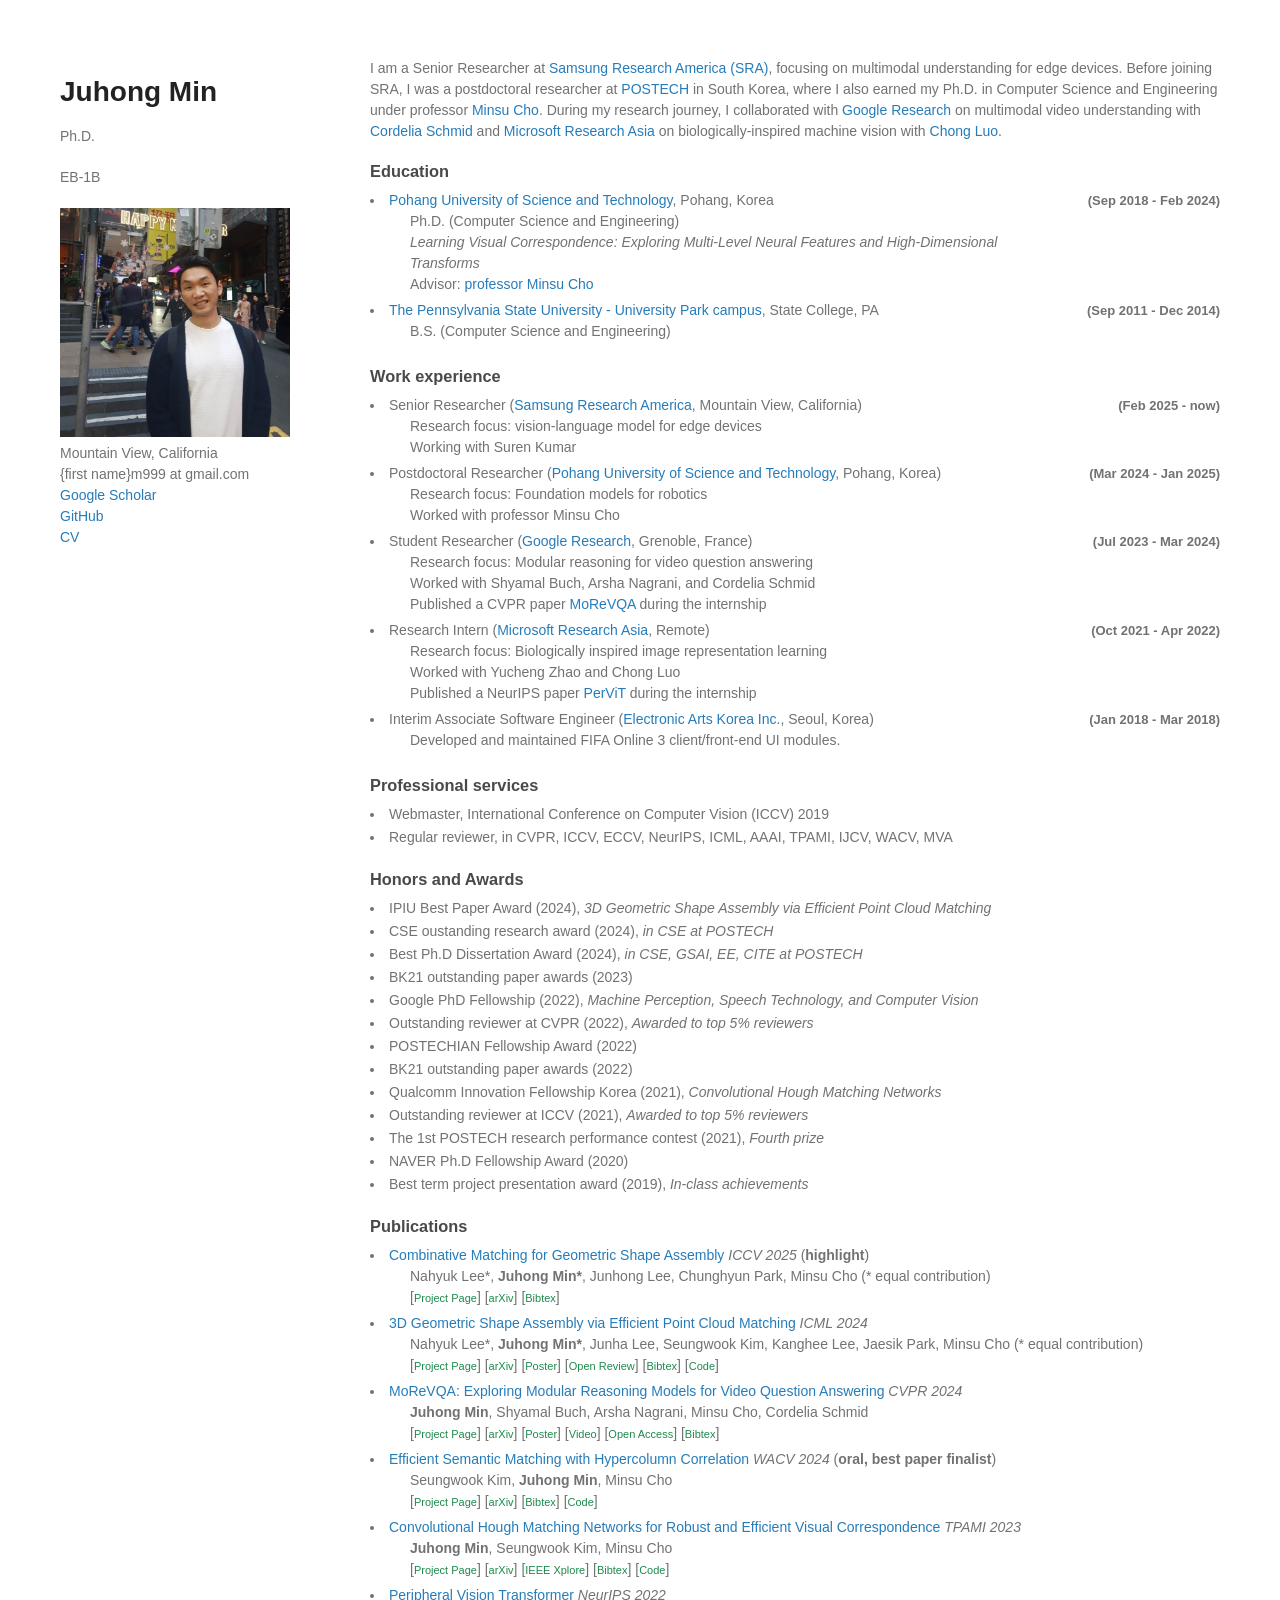
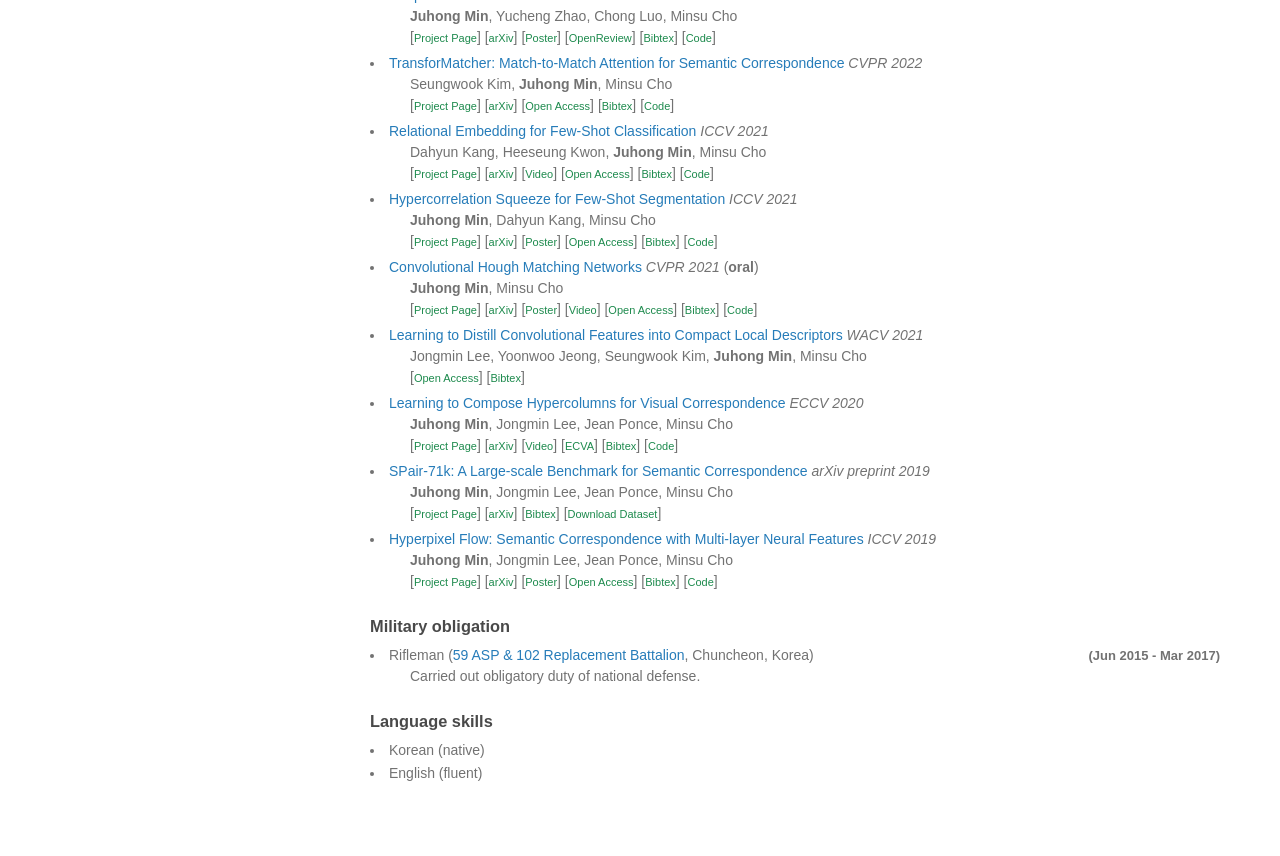
==== index.html @ 548dc9ae "Add EB-1B paragraph to index.html" ====
<!DOCTYPE html>

<html lang="en-US"><head><meta http-equiv="Content-Type" content="text/html; charset=UTF-8">
    
    <meta http-equiv="X-UA-Compatible" content="chrome=1">
    <title>Juhong Min</title>
    <!--link href="./css/font-awesome.min.css" rel="stylesheet"-->
    <link rel="stylesheet" href="./css/style.css">
    <link rel="stylesheet" href="./css/academicons.css">
    <meta name="viewport" content="width=device-width">
    <!--[if lt IE 9]>
    <script src="//html5shiv.googlecode.com/svn/trunk/html5.js"></script>
    <![endif]-->
    <script type="text/javascript">
        function showHide(shID) {
            if (document.getElementById(shID)) {
                if (document.getElementById(shID).style.display == 'none') {
                    document.getElementById(shID).style.display = 'inline';
                }
                else {
                    document.getElementById(shID).style.display = 'inline';
                    document.getElementById(shID).style.display = 'none';
                }
            }
        }
    </script>
	<script src="https://kit.fontawesome.com/a71fc42f01.js"></script>


	<!-- Google tag (gtag.js) -->
<script async src="https://www.googletagmanager.com/gtag/js?id=G-4X9GM0SDJL"></script>
<script>
  window.dataLayer = window.dataLayer || [];
  function gtag(){dataLayer.push(arguments);}
  gtag('js', new Date());

  gtag('config', 'G-4X9GM0SDJL');
</script>

	
  </head>
  <body>
    <div class="wrapper">
      <header>
        <h1>Juhong Min</h1>
	        <p>Ph.D.</p>
	        <p>EB-1B</p>
        <div><img src="./pic/profile.jpg" alt="profile" width="230px"></div>
	<i class="fas fa-fw fa-map-marker-alt"></i> Mountain View, California<br>
	<i class="fas fa-fw fa-envelope"></i> {first name}m999 at gmail.com<br>
	<a href="https://scholar.google.com/citations?user=261oVi4AAAAJ&hl=en" target="_blank"><i class="fab fa-fw fa-google"></i> Google Scholar</a><br>
	<a href="https://github.com/juhongm999" target="_blank"><i class="fab fa-fw fa-github"></i> GitHub</a><br>
	<a href="pdf/cv.pdf" target="_blank"><i class="far fa-fw fa-file-alt"></i> CV</a><br>
      </header>
      <section>
<p>I am a Senior Researcher at <a href="https://sra.samsung.com/" target="_blank">Samsung Research America (SRA)</a>, focusing on multimodal understanding for edge devices. Before joining SRA, I was a postdoctoral researcher at <a href="http://www.postech.ac.kr/eng/" target="_blank">POSTECH</a> in South Korea, where I also earned my Ph.D. in Computer Science and Engineering under professor <a href="http://cvlab.postech.ac.kr/~mcho/" target="_blank">Minsu Cho</a>. During my research journey, I collaborated with <a href="https://research.google" target="_blank">Google Research</a> on multimodal video understanding with <a href="https://thoth.inrialpes.fr/~schmid/">Cordelia Schmid</a> and <a href="https://www.microsoft.com/en-us/research/lab/microsoft-research-asia/" target="_blank">Microsoft Research Asia</a> on biologically-inspired machine vision with <a href="https://www.microsoft.com/en-us/research/people/cluo/?from=http%3A%2F%2Fresearch.microsoft.com%2Fen-us%2Fpeople%2Fcluo%2F" target="_blank">Chong Luo</a>.
</p>
	
	<div class="contbox">
		<h3>Education</h3>
		<div class="cont">
			<div class="cont-left">
				<li><a href="http://www.postech.ac.kr/eng/" target="_blank">Pohang University of Science and Technology</a>, Pohang, Korea 
					<ul>Ph.D. (Computer Science and Engineering)</br>
					<i>Learning Visual Correspondence: Exploring Multi-Level Neural Features and High-Dimensional Transforms</i></br>
					Advisor: <a href="http://cvlab.postech.ac.kr/~mcho/" target="_blank">professor Minsu Cho</a>
					</ul>
				</li>
			</div>
			<div class="cont-right"><span class="dates">(Sep 2018 - Feb 2024)</span></div>
		</div>

		<div class="cont">
			<div class="cont-left">
				<li><a href="https://www.psu.edu/" target="_blank">The Pennsylvania State University - University Park campus</a>, State College, PA
					<ul>B.S. (Computer Science and Engineering)</ul>
				</li>
			</div>
			<div class="cont-right"><span class="dates">(Sep 2011 - Dec 2014)</span></div>
		</div>
	</div>



	<div class="contbox">
		<h3>Work experience</h3>

		<div class="cont-left">
			<li>Senior Researcher (<a href="" target="_blank">Samsung Research America</a>, Mountain View, California)
				<ul style="margin-bottom: 0px">Research focus: vision-language model for edge devices</ul>
                <ul>Working with <a class="ppl" href="https://www.linkedin.com/in/suren-kumar-ai/">Suren Kumar</a></ul>
			</li>
		</div>
		<div class="cont-right"><span class="dates">(Feb 2025 - now)</span></div>
		
		
		<div class="cont-left">
			<li>Postdoctoral Researcher (<a href="http://www.postech.ac.kr/eng/" target="_blank">Pohang University of Science and Technology</a>, Pohang, Korea)
				<ul style="margin-bottom: 0px">Research focus: Foundation models for robotics</ul>
                <ul>Worked with <a class="ppl" href="http://cvlab.postech.ac.kr/~mcho/">professor Minsu Cho</a></ul>
			</li>
		</div>
		<div class="cont-right"><span class="dates">(Mar 2024 - Jan 2025)</span></div>
		
		<div class="cont-left">
			<li>Student Researcher (<a href="https://research.google" target="_blank">Google Research</a>, Grenoble, France)
				<ul style="margin-bottom: 0px">Research focus: Modular reasoning for video question answering</ul>
                		<ul style="margin-bottom: 0px">Worked with <a class="ppl" href="https://cs.stanford.edu/~shyamal/">Shyamal Buch</a>, <a class="ppl" href="https://a-nagrani.github.io/">Arsha Nagrani</a>, and <a class="ppl" href="https://thoth.inrialpes.fr/~schmid/">Cordelia Schmid</a></ul>
				<ul>Published a CVPR paper <a href="https://arxiv.org/abs/2404.06511" target="_blank">MoReVQA</a> during the internship</ul>
			</li>
		</div>
		<div class="cont-right"><span class="dates">(Jul 2023 - Mar 2024)</span></div>

		<div class="cont-left">
			<li>Research Intern (<a href="https://www.microsoft.com/en-us/research/lab/microsoft-research-asia/" target="_blank">Microsoft Research Asia</a>, Remote)
				<ul style="margin-bottom: 0px">Research focus: Biologically inspired image representation learning</ul>
                		<ul style="margin-bottom: 0px">Worked with <a class="ppl" href="https://scholar.google.com/citations?user=QWemjjQAAAAJ&hl=zh-CN">Yucheng Zhao</a> and <a class="ppl" href="https://www.microsoft.com/en-us/research/people/cluo/?from=http%3A%2F%2Fresearch.microsoft.com%2Fen-us%2Fpeople%2Fcluo%2F">Chong Luo</a></ul>
				<ul>Published a NeurIPS paper <a href="https://arxiv.org/abs/2206.06801" target="_blank">PerViT</a> during the internship</ul>
			</li>
		</div>
		<div class="cont-right"><span class="dates">(Oct 2021 - Apr 2022)</span></div>

		<div class="cont-left">
			<li>Interim Associate Software Engineer (<a href="https://www.ea.com/studios/ea-korea" target="_blank">Electronic Arts Korea Inc.</a>, Seoul, Korea)
				<ul>Developed and maintained FIFA Online 3 client/front-end UI modules.</ul>
			</li>
		</div>
		<div class="cont-right"><span class="dates">(Jan 2018 - Mar 2018)</span></div>
	</div>


	<div class="contbox">
		<h3>Professional services</h3>
		<div class="cont-left">
			<li>Webmaster, International Conference on Computer Vision (ICCV) 2019</li>
			<li>Regular reviewer, in CVPR, ICCV, ECCV, NeurIPS, ICML, AAAI, TPAMI, IJCV, WACV, MVA</li>
		</div>
	</div>



	<div class="contbox">
		<h3>Honors and Awards</h3>
		<div class="cont-left">
            <li><a class="ppl" target="_blank" href="https://cse.postech.ac.kr/%EC%9D%B4%EB%82%98%ED%98%81-%EB%8C%80%ED%95%99%EC%9B%90%EC%83%9D%EC%84%9D%EC%82%AC-23-ipiu-2024-%EC%9A%B0%EC%88%98-%EB%85%BC%EB%AC%B8%EC%83%81-%EB%8C%80%EC%83%81-%EC%88%98/">IPIU Best Paper Award</a> (2024), <i>3D Geometric Shape Assembly via Efficient Point Cloud Matching</i></li>
            <li><a class="ppl" target="_blank" href="https://www.postech.ac.kr/한계를-모르는-호박벌처럼-비상하라-postech-2023학년도/">CSE oustanding research award</a> (2024), <i>in CSE at POSTECH</i></li>
            <li><a class="ppl" target="_blank" href="https://www.bntnews.co.kr/article/view/bnt202402060128">Best Ph.D Dissertation Award</a> (2024), <i>in CSE, GSAI, EE, CITE at POSTECH</i></li>
            <li>BK21 outstanding paper awards (2023)</li>
            <li><a class="ppl" target="_blank" href="https://research.google/outreach/phd-fellowship/recipients/?category=2022">Google PhD Fellowship</a> (2022), <i>Machine Perception, Speech Technology, and Computer Vision</i></li>
            <li><a class="ppl" target="_blank" href="https://cvpr2022.thecvf.com/outstanding-reviewers">Outstanding reviewer at CVPR</a> (2022), <i>Awarded to top 5% reviewers</i></li>
            <li><a class="ppl" target="_blank" href="https://cse.postech.ac.kr/postechian-fellowship-시상">POSTECHIAN Fellowship Award</a> (2022)</li>
            <li>BK21 outstanding paper awards (2022)</li>
            <li><a class="ppl" target="_blank" href="https://www.qualcomm.com/research/research/university-relations/innovation-fellowship/2021-south-korea">Qualcomm Innovation Fellowship Korea</a> (2021), <i>Convolutional Hough Matching Networks</i></li>
            <li><a class="ppl" target="_blank" href="http://iccv2021.thecvf.com/outstanding-reviewers">Outstanding reviewer at ICCV</a> (2021), <i>Awarded to top 5% reviewers</i></li>
            <li><a class="ppl" target="_blank" href="https://cse.postech.ac.kr/포스텍-우수성과-경진대회-시상식/">The 1st POSTECH research performance contest</a> (2021), <i>Fourth prize</i></li>
            <li><a class="ppl" target="_blank" href="https://cse.postech.ac.kr/naver-phd-fellowship-award-시상/">NAVER Ph.D Fellowship Award</a> (2020)</li>
			<li><a class="ppl" target="_blank" href="pdf/mesh_ode_3dv.pdf">Best term project presentation award (2019)</a>, <i>In-class achievements</i></li>
		</div>
	</div>


	<div class="contbox">
		<h3>Publications</h3>

        <li><a href="https://www.arxiv.org/pdf/2508.09780" target="_blank">Combinative Matching for Geometric Shape Assembly</a>  <span class="venue">ICCV 2025</span> (<b>highlight</b>)
			<ul>
                <p class="pub"><a class="ppl" href="https://nahyuklee.github.io/">Nahyuk Lee*</a>, <strong>Juhong Min*</strong>, <a class="ppl" href="">Junhong Lee</a>, <a class="ppl" href="https://chrockey.github.io">Chunghyun Park</a>, <a class="ppl" href="http://cvlab.postech.ac.kr/~mcho/">Minsu Cho</a> (* equal contribution)</br>
			[<a class="code" href="https://nahyuklee.github.io/cmnet/">Project Page</a>]
			[<a class="code" href="https://www.arxiv.org/abs/2508.09780">arXiv</a>]
			[<a class="code" href="https://nahyuklee.github.io/bibtex/lee2025combinative.bibtex">Bibtex</a>]
			</p>
			</ul>
		</li>
		
        <li><a href="https://arxiv.org/pdf/2407.10542" target="_blank">3D Geometric Shape Assembly via Efficient Point Cloud Matching</a>  <span class="venue">ICML 2024</span>
			<ul>
                <p class="pub"><a class="ppl" href="https://nahyuklee.github.io/">Nahyuk Lee*</a>, <strong>Juhong Min*</strong>, <a class="ppl" href="https://junha-l.github.io/">Junha Lee</a>, <a class="ppl" href="https://wookiekim.github.io/">Seungwook Kim</a>, <a class="ppl" href="">Kanghee Lee</a>, <a class="ppl" href="https://jaesik.info/">Jaesik Park</a>, <a class="ppl" href="http://cvlab.postech.ac.kr/~mcho/">Minsu Cho</a> (* equal contribution)</br>
			[<a class="code" href="https://nahyuklee.github.io/pmtr/">Project Page</a>]
			[<a class="code" href="https://arxiv.org/abs/2407.10542">arXiv</a>]
			[<a class="code" href="https://nahyuklee.github.io/poster/pmtr_poster.pdf">Poster</a>]
			[<a class="code" href="https://openreview.net/forum?id=6cGiRiExUd">Open Review</a>]
			[<a class="code" href="https://nahyuklee.github.io/pmtr/#bibtex">Bibtex</a>]
			[<a class="code" href="https://github.com/NahyukLEE/pmtr">Code</a>]
			</p>
			</ul>
		</li>

        <li><a href="https://arxiv.org/pdf/2404.06511.pdf" target="_blank">MoReVQA: Exploring Modular Reasoning Models for Video Question Answering</a>  <span class="venue">CVPR 2024</span>
			<ul>
			    <p class="pub"><strong>Juhong Min</strong>, <a class="ppl" href="https://cs.stanford.edu/~shyamal/">Shyamal Buch</a>, <a class="ppl" href="https://a-nagrani.github.io/">Arsha Nagrani</a>, <a class="ppl" href="http://cvlab.postech.ac.kr/~mcho/">Minsu Cho</a>, <a class="ppl" href="https://research.google/people/cordelia-schmid/">Cordelia Schmid</a></br>
			[<a class="code" href="https://juhongm999.github.io/morevqa/">Project Page</a>]
			[<a class="code" href="https://arxiv.org/abs/2404.06511">arXiv</a>]
			[<a class="code" href="poster/morevqa_poster.png">Poster</a>]
			[<a class="code" href="https://www.youtube.com/watch?v=PqZl0e9CDAE">Video</a>]
			[<a class="code" href="https://openaccess.thecvf.com/content/CVPR2024/html/Min_MoReVQA_Exploring_Modular_Reasoning_Models_for_Video_Question_Answering_CVPR_2024_paper.html">Open Access</a>]
			[<a class="code" href="https://juhongm999.github.io/morevqa/#bibtex">Bibtex</a>]
			</p>
			</ul>
		</li>

        <li><a href="https://arxiv.org/pdf/2311.04336.pdf" target="_blank">Efficient Semantic Matching with Hypercolumn Correlation</a>  <span class="venue">WACV 2024</span> (<b>oral, best paper finalist</b>)
			<ul>
			    <p class="pub"><a class="ppl" href="https://wookiekim.github.io/">Seungwook Kim</a>, <strong>Juhong Min</strong>, <a class="ppl" href="http://cvlab.postech.ac.kr/~mcho/">Minsu Cho</a></br>
			[<a class="code" href="http://cvlab.postech.ac.kr/research/HCCNet/">Project Page</a>]
			[<a class="code" href="https://arxiv.org/abs/2311.04336">arXiv</a>]
			[<a class="code" href="http://cvlab.postech.ac.kr/research/HCCNet/hccnet.bibtex">Bibtex</a>]
			[<a class="code" href="https://github.com/wookiekim/HCCNet">Code</a>]
			</p>
			</ul>
		</li>

        <li><a href="https://arxiv.org/pdf/2109.05221.pdf" target="_blank">Convolutional Hough Matching Networks for Robust and Efficient Visual Correspondence</a>  <span class="venue">TPAMI 2023</span>
			<ul>
			    <p class="pub"><strong>Juhong Min</strong>, <a class="ppl" href="https://wookiekim.github.io/">Seungwook Kim</a>, <a class="ppl" href="http://cvlab.postech.ac.kr/~mcho/">Minsu Cho</a></br>
			[<a class="code" href="http://cvlab.postech.ac.kr/research/CHM/">Project Page</a>]
			[<a class="code" href="https://arxiv.org/abs/2109.05221">arXiv</a>]
			[<a class="code" href="https://ieeexplore.ieee.org/document/10008958">IEEE Xplore</a>]
			[<a class="code" href="bibtex/CPCHM.bibtex">Bibtex</a>]
			[<a class="code" href="https://github.com/juhongm999/chm">Code</a>]
			</p>
			</ul>
		</li>


        <li><a href="https://arxiv.org/pdf/2206.06801.pdf" target="_blank">Peripheral Vision Transformer</a>  <span class="venue">NeurIPS 2022</span>
			<ul>
			    <p class="pub"><strong>Juhong Min</strong>, <a class="ppl" href="https://scholar.google.com/citations?user=QWemjjQAAAAJ&hl=zh-CN">Yucheng Zhao</a>, <a class="ppl" href="https://www.microsoft.com/en-us/research/people/cluo/">Chong Luo</a>, <a class="ppl" href="http://cvlab.postech.ac.kr/~mcho/">Minsu Cho</a></br>
			[<a class="code" href="https://cvlab.postech.ac.kr/research/PerViT/">Project Page</a>]
			[<a class="code" href="https://arxiv.org/abs/2206.06801">arXiv</a>]
			[<a class="code" href="poster/pervit_poster.pdf">Poster</a>]
			[<a class="code" href="https://openreview.net/forum?id=nE8IJLT7nW-">OpenReview</a>]
			[<a class="code" href="https://cvlab.postech.ac.kr/research/PerViT/PerViT.bibtex">Bibtex</a>]
			[<a class="code" href="https://github.com/juhongm999/pervit">Code</a>]
			</p>
			</ul>
		</li>

        <li><a href="https://arxiv.org/pdf/2205.11634.pdf" target="_blank">TransforMatcher: Match-to-Match Attention for Semantic Correspondence</a>  <span class="venue">CVPR 2022</span>
			<ul>
			    <p class="pub"><a class="ppl" href="https://wookiekim.github.io/">Seungwook Kim</a>, <strong>Juhong Min</strong>, <a class="ppl" href="http://cvlab.postech.ac.kr/~mcho/">Minsu Cho</a></br>
			[<a class="code" href="https://cvlab.postech.ac.kr/research/TransforMatcher/">Project Page</a>]
			[<a class="code" href="https://arxiv.org/abs/2205.11634">arXiv</a>]
			[<a class="code" href="https://openaccess.thecvf.com/content/CVPR2022/html/Kim_TransforMatcher_Match-to-Match_Attention_for_Semantic_Correspondence_CVPR_2022_paper.html">Open Access</a>]
			[<a class="code" href="https://cvlab.postech.ac.kr/research/TransforMatcher/transformatcher.bibtex">Bibtex</a>]
			[<a class="code" href="https://github.com/wookiekim/transformatcher">Code</a>]
			</p>
			</ul>
		</li>

        <li><a href="https://arxiv.org/pdf/2108.09666.pdf" target="_blank">Relational Embedding for Few-Shot Classification</a>  <span class="venue">ICCV 2021</span>
			<ul>
			    <p class="pub"><a class="ppl" href="https://dahyun-kang.github.io">Dahyun Kang</a>, <a class="ppl" href="https://arunos728.github.io">Heeseung Kwon</a>, <strong>Juhong Min</strong>, <a class="ppl" href="http://cvlab.postech.ac.kr/~mcho/">Minsu Cho</a></br>
			[<a class="code" href="http://cvlab.postech.ac.kr/research/RENet/">Project Page</a>]
			[<a class="code" href="https://arxiv.org/abs/2108.09666">arXiv</a>]
			[<a class="code" href="https://www.youtube.com/watch?v=A6TPWYGsEP4">Video</a>]
			[<a class="code" href="https://openaccess.thecvf.com/content/ICCV2021/html/Kang_Relational_Embedding_for_Few-Shot_Classification_ICCV_2021_paper.html">Open Access</a>]
            [<a class="code" href="bibtex/RENet.bibtex">Bibtex</a>]
			[<a class="code" href="https://github.com/dahyun-kang/renet">Code</a>]
			</p>
			</ul>
		</li>

		<li><a href="https://arxiv.org/pdf/2104.01538.pdf" target="_blank">Hypercorrelation Squeeze for Few-Shot Segmentation</a>  <span class="venue">ICCV 2021</span>
			<ul>
			    <p class="pub"><strong>Juhong Min</strong>, <a class="ppl" href="https://dahyun-kang.github.io">Dahyun Kang</a>, <a class="ppl" href="http://cvlab.postech.ac.kr/~mcho/">Minsu Cho</a></br>
			[<a class="code" href="http://cvlab.postech.ac.kr/research/HSNet/">Project Page</a>]
			[<a class="code" href="https://arxiv.org/abs/2104.01538">arXiv</a>]
			[<a class="code" href="poster/hsnet_poster.pdf">Poster</a>]
			[<a class="code" href="https://openaccess.thecvf.com/content/ICCV2021/html/Min_Hypercorrelation_Squeeze_for_Few-Shot_Segmentation_ICCV_2021_paper.html">Open Access</a>]
            [<a class="code" href="bibtex/HSNet.bibtex">Bibtex</a>]
			[<a class="code" href="https://github.com/juhongm999/hsnet">Code</a>]
			</p>
			</ul>
		</li>

		<li><a href="https://arxiv.org/pdf/2103.16831.pdf" target="_blank">Convolutional Hough Matching Networks</a>  <span class="venue">CVPR 2021</span> (<b>oral</b>)
			<ul>
			    <p class="pub"><strong>Juhong Min</strong>, <a class="ppl" href="http://cvlab.postech.ac.kr/~mcho/">Minsu Cho</a></br>
			[<a class="code" href="http://cvlab.postech.ac.kr/research/CHM/">Project Page</a>]
			[<a class="code" href="https://arxiv.org/abs/2103.16831">arXiv</a>]
			[<a class="code" href="poster/chm_poster.pdf">Poster</a>]
			[<a class="code" href="https://www.youtube.com/watch?v=cXfsvrdNuyU">Video</a>]
			[<a class="code" href="https://openaccess.thecvf.com/content/CVPR2021/html/Min_Convolutional_Hough_Matching_Networks_CVPR_2021_paper.html">Open Access</a>]
			[<a class="code" href="bibtex/CHM.bibtex">Bibtex</a>]
			[<a class="code" href="https://github.com/juhongm999/chm">Code</a>]
			</p>
			</ul>
		</li>

		<li><a href="https://openaccess.thecvf.com/content/WACV2021/papers/Lee_Learning_to_Distill_Convolutional_Features_Into_Compact_Local_Descriptors_WACV_2021_paper.pdf" target="_blank">Learning to Distill Convolutional Features into Compact Local Descriptors</a>  <span class="venue">WACV 2021</span>
			<ul>
			    <p class="pub"><a class="ppl" href="https://scholar.google.com/citations?user=WVVqJX8AAAAJ&hl=en">Jongmin Lee</a>, <a class="ppl" href="https://jyw123822.medium.com/">Yoonwoo Jeong</a>, <a class="ppl" href="https://wookiekim.github.io/">Seungwook Kim</a>, <strong>Juhong Min</strong>, <a class="ppl" href="http://cvlab.postech.ac.kr/~mcho/">Minsu Cho</a></br>
			[<a class="code" href="https://openaccess.thecvf.com/content/WACV2021/html/Lee_Learning_to_Distill_Convolutional_Features_Into_Compact_Local_Descriptors_WACV_2021_paper.html">Open Access</a>]
			[<a class="code" href="bibtex/COLD.bibtex">Bibtex</a>]
			</p>
			</ul>
		</li>

		<li><a href="https://arxiv.org/pdf/2007.10587.pdf" target="_blank">Learning to Compose Hypercolumns for Visual Correspondence</a>  <span class="venue">ECCV 2020</span>
			<ul>
			    <p class="pub"><strong>Juhong Min</strong>, <a class="ppl" href="https://scholar.google.com/citations?user=WVVqJX8AAAAJ&hl=en">Jongmin Lee</a>, <a class="ppl" href="https://www.di.ens.fr/~ponce/">Jean Ponce</a>, <a class="ppl" href="http://cvlab.postech.ac.kr/~mcho/">Minsu Cho</a></br>
			[<a class="code" href="http://cvlab.postech.ac.kr/research/DHPF/">Project Page</a>]
			[<a class="code" href="https://arxiv.org/abs/2007.10587">arXiv</a>]
			[<a class="code" href="https://www.youtube.com/watch?v=DOU0hJ8X1rg">Video</a>]
			[<a class="code" href="https://www.ecva.net/papers/eccv_2020/papers_ECCV/papers/123600341.pdf">ECVA</a>]
			[<a class="code" href="bibtex/DHPF.bibtex">Bibtex</a>]
			[<a class="code" href="https://github.com/juhongm999/dhpf">Code</a>]
			</p>
			</ul>
		</li>

		<li><a href="https://arxiv.org/pdf/1908.10543.pdf" target="_blank">SPair-71k: A Large-scale Benchmark for Semantic Correspondence</a>  <span class="venue">arXiv preprint 2019</span>
			<ul>
			    <p class="pub"><strong>Juhong Min</strong>, <a class="ppl" href="https://scholar.google.com/citations?user=WVVqJX8AAAAJ&hl=en">Jongmin Lee</a>, <a class="ppl" href="https://www.di.ens.fr/~ponce/">Jean Ponce</a>, <a class="ppl" href="http://cvlab.postech.ac.kr/~mcho/">Minsu Cho</a></br>
			[<a class="code" href="http://cvlab.postech.ac.kr/research/SPair-71k/">Project Page</a>]
			[<a class="code" href="https://arxiv.org/abs/1908.10543.pdf">arXiv</a>]
			[<a class="code" href="bibtex/SPair-71k.bibtex">Bibtex</a>]
			[<a class="code" href="http://cvlab.postech.ac.kr/research/SPair-71k/data/SPair-71k.tar.gz">Download Dataset</a>]
			</p>
			</ul>
		</li>

		<li><a href="https://arxiv.org/pdf/1908.06537.pdf" target="_blank">Hyperpixel Flow: Semantic Correspondence with Multi-layer Neural Features</a>  <span class="venue">ICCV 2019</span>
			<ul>
			    <p class="pub"><strong>Juhong Min</strong>, <a class="ppl" href="https://scholar.google.com/citations?user=WVVqJX8AAAAJ&hl=en">Jongmin Lee</a>, <a class="ppl" href="https://www.di.ens.fr/~ponce/">Jean Ponce</a>, <a class="ppl" href="http://cvlab.postech.ac.kr/~mcho/">Minsu Cho</a></br>
			[<a class="code" href="http://cvlab.postech.ac.kr/research/HPF/">Project Page</a>]
			[<a class="code" href="https://arxiv.org/abs/1908.06537.pdf">arXiv</a>]
			[<a class="code" href="poster/hpf_poster.pdf">Poster</a>]
			[<a class="code" href="https://openaccess.thecvf.com/content_ICCV_2019/html/Min_Hyperpixel_Flow_Semantic_Correspondence_With_Multi-Layer_Neural_Features_ICCV_2019_paper.html">Open Access</a>]
			[<a class="code" href="bibtex/HPF.bibtex">Bibtex</a>]
			[<a class="code" href="https://github.com/juhongm999/hpf">Code</a>]
			</p>
			</ul>
		</li>
	</div>



	<div class="contbox">
		<h3>Military obligation</h3>
		<div class="cont-left">
			<li>Rifleman (<a href="http://www.army.mil.kr/webapp/user/indexMain.do?siteId=english" target="_blank">59 ASP & 102 Replacement Battalion</a>, Chuncheon, Korea)
				<ul>Carried out obligatory duty of national defense.</ul>
			</li>
		</div>
		<div class="cont-right"><span class="dates">(Jun 2015 - Mar 2017)</span></div>
	</div>


	<div class="contbox">
		<h3>Language skills</h3>
		<li>Korean (native)</li>
		<li>English (fluent)</li>
	</div>
  
</section>
<footer>

</footer>
</div>
<div hidden><a href="https://clustrmaps.com/site/1bcvj" title="Visit tracker"><img src="//www.clustrmaps.com/map_v2.png?d=PADgY6XB1sAPnTrq729nkNHEgWr_Vv2Yzyftc31bHvQ&cl=ffffff"></a></div>
</body>
</html>
---- css/style.css ----
@font-face { font-family: 'Noto Sans'; font-weight: 400; font-style: normal; src: url("../fonts/Noto-Sans-regular/Noto-Sans-regular.eot"); src: url("../fonts/Noto-Sans-regular/Noto-Sans-regular.eot?#iefix") format("embedded-opentype"), local("Noto Sans"), local("Noto-Sans-regular"), url("../fonts/Noto-Sans-regular/Noto-Sans-regular.woff2") format("woff2"), url("../fonts/Noto-Sans-regular/Noto-Sans-regular.woff") format("woff"), url("../fonts/Noto-Sans-regular/Noto-Sans-regular.ttf") format("truetype"), url("../fonts/Noto-Sans-regular/Noto-Sans-regular.svg#NotoSans") format("svg"); }
@font-face { font-family: 'Noto Sans'; font-weight: 700; font-style: normal; src: url("../fonts/Noto-Sans-700/Noto-Sans-700.eot"); src: url("../fonts/Noto-Sans-700/Noto-Sans-700.eot?#iefix") format("embedded-opentype"), local("Noto Sans Bold"), local("Noto-Sans-700"), url("../fonts/Noto-Sans-700/Noto-Sans-700.woff2") format("woff2"), url("../fonts/Noto-Sans-700/Noto-Sans-700.woff") format("woff"), url("../fonts/Noto-Sans-700/Noto-Sans-700.ttf") format("truetype"), url("../fonts/Noto-Sans-700/Noto-Sans-700.svg#NotoSans") format("svg"); }
@font-face { font-family: 'Noto Sans'; font-weight: 400; font-style: italic; src: url("../fonts/Noto-Sans-italic/Noto-Sans-italic.eot"); src: url("../fonts/Noto-Sans-italic/Noto-Sans-italic.eot?#iefix") format("embedded-opentype"), local("Noto Sans Italic"), local("Noto-Sans-italic"), url("../fonts/Noto-Sans-italic/Noto-Sans-italic.woff2") format("woff2"), url("../fonts/Noto-Sans-italic/Noto-Sans-italic.woff") format("woff"), url("../fonts/Noto-Sans-italic/Noto-Sans-italic.ttf") format("truetype"), url("../fonts/Noto-Sans-italic/Noto-Sans-italic.svg#NotoSans") format("svg"); }
@font-face { font-family: 'Noto Sans'; font-weight: 700; font-style: italic; src: url("../fonts/Noto-Sans-700italic/Noto-Sans-700italic.eot"); src: url("../fonts/Noto-Sans-700italic/Noto-Sans-700italic.eot?#iefix") format("embedded-opentype"), local("Noto Sans Bold Italic"), local("Noto-Sans-700italic"), url("../fonts/Noto-Sans-700italic/Noto-Sans-700italic.woff2") format("woff2"), url("../fonts/Noto-Sans-700italic/Noto-Sans-700italic.woff") format("woff"), url("../fonts/Noto-Sans-700italic/Noto-Sans-700italic.ttf") format("truetype"), url("../fonts/Noto-Sans-700italic/Noto-Sans-700italic.svg#NotoSans") format("svg"); }
.highlight table td { padding: 5px; }

.highlight table pre { margin: 0; }

.highlight .cm { color: #999988; font-style: italic; }

.highlight .cp { color: #999999; font-weight: bold; }

.highlight .c1 { color: #999988; font-style: italic; }

.highlight .cs { color: #999999; font-weight: bold; font-style: italic; }

.highlight .c, .highlight .cd { color: #999988; font-style: italic; }

.highlight .err { color: #a61717; background-color: #e3d2d2; }

.highlight .gd { color: #000000; background-color: #ffdddd; }

.highlight .ge { color: #000000; font-style: italic; }

.highlight .gr { color: #aa0000; }

.highlight .gh { color: #999999; }

.highlight .gi { color: #000000; background-color: #ddffdd; }

.highlight .go { color: #888888; }

.highlight .gp { color: #555555; }

.highlight .gs { font-weight: bold; }

.highlight .gu { color: #aaaaaa; }

.highlight .gt { color: #aa0000; }

.highlight .kc { color: #000000; font-weight: bold; }

.highlight .kd { color: #000000; font-weight: bold; }

.highlight .kn { color: #000000; font-weight: bold; }

.highlight .kp { color: #000000; font-weight: bold; }

.highlight .kr { color: #000000; font-weight: bold; }

.highlight .kt { color: #445588; font-weight: bold; }

.highlight .k, .highlight .kv { color: #000000; font-weight: bold; }

.highlight .mf { color: #009999; }

.highlight .mh { color: #009999; }

.highlight .il { color: #009999; }

.highlight .mi { color: #009999; }

.highlight .mo { color: #009999; }

.highlight .m, .highlight .mb, .highlight .mx { color: #009999; }

.highlight .sb { color: #d14; }

.highlight .sc { color: #d14; }

.highlight .sd { color: #d14; }

.highlight .s2 { color: #d14; }

.highlight .se { color: #d14; }

.highlight .sh { color: #d14; }

.highlight .si { color: #d14; }

.highlight .sx { color: #d14; }

.highlight .sr { color: #009926; }

.highlight .s1 { color: #d14; }

.highlight .ss { color: #990073; }

.highlight .s { color: #d14; }

.highlight .na { color: #008080; }

.highlight .bp { color: #999999; }

.highlight .nb { color: #0086B3; }

.highlight .nc { color: #445588; font-weight: bold; }

.highlight .no { color: #008080; }

.highlight .nd { color: #3c5d5d; font-weight: bold; }

.highlight .ni { color: #800080; }

.highlight .ne { color: #990000; font-weight: bold; }

.highlight .nf { color: #990000; font-weight: bold; }

.highlight .nl { color: #990000; font-weight: bold; }

.highlight .nn { color: #555555; }

.highlight .nt { color: #000080; }

.highlight .vc { color: #008080; }

.highlight .vg { color: #008080; }

.highlight .vi { color: #008080; }

.highlight .nv { color: #008080; }

.highlight .ow { color: #000000; font-weight: bold; }

.highlight .o { color: #000000; font-weight: bold; }

.highlight .w { color: #bbbbbb; }

.highlight { background-color: #f8f8f8; }

body { background-color: #fff; padding: 50px; font: 14px/1.5 "Noto Sans", "Helvetica Neue", Helvetica, Arial, sans-serif; color: #727272; font-weight: 400; }

h1, h2, h3, h4, h5, h6 { color: #222; }

p, ol, table, pre, dl { margin: 0 0 20px; }

p.pub { margin: 0 0 5px; }

ul { margin: 0 0 5px; }

li { margin: 0 0 2px; }

h1, h2, h3 { line-height: 1.1; }

h1 { font-size: 28px; }

span.venue { font-style: italic; margin: 0 0 0px;}

h2 { color: #393939; }

h3, h4, h5, h6 { color: #494949; }

a { color: #267CB9; text-decoration: none; }

a.code { color: #1D8A4D; text-decoration: none; font-size:11px}

a.ppl { color: #727272; text-decoration: none; }

a:hover { color: #069; text-decoration: underline; }

a.code:hover, a.code:focus { color: #135B33; font-weight: bold; }

a.ppl:hover { color: #727272; }

a small { font-size: 11px; color: #777; margin-top: -0.3em; display: block; }

a:hover small { color: #777; }

.wrapper { width: 1160px; margin: 0 auto; }

blockquote { border-left: 1px solid #e5e5e5; margin: 0; padding: 0 0 0 20px; font-style: italic; }

code, pre { font-family: Monaco, Bitstream Vera Sans Mono, Lucida Console, Terminal, Consolas, Liberation Mono, DejaVu Sans Mono, Courier New, monospace; color: #333; font-size: 12px; }

pre { padding: 8px 15px; background: #f8f8f8; border-radius: 5px; border: 1px solid #e5e5e5; overflow-x: auto; }

table { width: 100%; border-collapse: collapse; }

th, td { text-align: left; padding: 5px 10px; border-bottom: 1px solid #e5e5e5; }

dt { color: #444; font-weight: 700; }

th { color: #444; }

img { max-width: 100%; }

header { width: 230px; float: left; position: fixed; -webkit-font-smoothing: subpixel-antialiased; }

header ul { list-style: none; height: 40px;  background: #f4f4f4; border-radius: 3px;  width: 270px; }

header ul a { line-height: 1; font-size: 11px; color: #676767; display: block; text-align: center; padding-top: 6px; height: 34px; }

header ul a:hover, header ul a:focus { color: #675C5C; font-weight: bold; }

header ul a:active { background-color: #f0f0f0; }

header li { width: 89px; float: left; }

strong { font-weight: 600; }

header ul li + li + li { border-right: none; width: 89px; }

header ul a strong { font-size: 14px; display: block; color: #222; }

section { width: 850px; float: right; padding-bottom: 50px; }

small { font-size: 11px; }

hr { border: 0; background: #e5e5e5; height: 1px; margin: 0 0 20px; }

footer { width: 270px; float: left; position: fixed; bottom: 50px; -webkit-font-smoothing: subpixel-antialiased; }

@media print, screen and (max-width: 960px) { div.wrapper { width: auto; margin: 0; }
  header, section, footer { float: none; position: static; width: auto; }
  header { padding-right: 320px; }
  section { border: 1px solid #e5e5e5; border-width: 1px 0; padding: 20px 0; margin: 0 0 20px; }
  header a small { display: inline; }
  header ul { position: absolute; right: 50px; top: 52px; } }
@media print, screen and (max-width: 720px) { body { word-wrap: break-word; }
  header { padding: 0; }
  header ul, header p.view { position: static; }
  pre, code { word-wrap: normal; } }
@media print, screen and (max-width: 480px) { body { padding: 15px; }
  header ul { width: 99%; }
  header li, header ul li + li + li { width: 33%; } }
@media print { body { padding: 0.4in; font-size: 12pt; color: #444; } }

.dates {
	margin-left: 10px;
	font-size: 13px;
	font-weight: bold;
}

.contbox {
	clear: both;
	overflow: auto;
	margin-bottom: 20px;
}

.cont {
	margin-bottom: 20px;
	clear: both;
}

.contbox > h3 {
	margin: 0px 0px 10px 0px;
}

.cont-left {
	width: 75%;
	float: left;
}

.cont-right {
	height: 100%;
	float: right;
}
---- css/academicons.css ----
/*
 *  Academicons 1.8.6 by James Walsh (https://github.com/jpswalsh) and Katja Bercic (https://github.com/katjabercic)
 *  Fonts generated using the IcoMoon app - http://icomoon.io/app
 *  Square icons designed to be used alongside Font Awesome square icons - https://fortawesome.github.io/Font-Awesome/
 *  Licenses - Font: SIL OFL 1.1, CSS: MIT License
 */
@font-face {
    font-family: 'Academicons';
    src:url('../fonts/academicons.eot?v=1.8.6');
    src:url('../fonts/academicons.eot?v=1.8.6') format('embedded-opentype'),
        url('../fonts/academicons.ttf?v=1.8.6') format('truetype'),
        url('../fonts/academicons.woff?v=1.8.6') format('woff'),
        url('../fonts/academicons.svg?v=1.8.6#academicons') format('svg');
    font-weight: normal;
    font-style: normal;
}
.ai {
	display:inline-block;
	font:normal normal normal 14px/1 Academicons;
	font-size:inherit;
	text-rendering:auto;
	-webkit-font-smoothing:antialiased;
	-moz-osx-font-smoothing:grayscale;
}
.ai-academia:before {
  content: "\e9af";
}
.ai-academia-square:before {
  content: "\e93d";
}
.ai-acclaim:before {
  content: "\e92e";
}
.ai-acclaim-square:before {
  content: "\e93a";
}
.ai-acm:before {
  content: "\e93c";
}
.ai-acm-square:before {
  content: "\e95d";
}
.ai-acmdl:before {
  content: "\e96a";
}
.ai-acmdl-square:before {
  content: "\e9d3";
}
.ai-ads:before {
  content: "\e9cb";
}
.ai-ads-square:before {
  content: "\e94a";
}
.ai-arxiv:before {
  content: "\e974";
}
.ai-arxiv-square:before {
  content: "\e9a6";
}
.ai-biorxiv:before {
  content: "\e9a2";
}
.ai-biorxiv-square:before {
  content: "\e98b";
}
.ai-ceur:before {
  content: "\e96d";
}
.ai-ceur-square:before {
  content: "\e92f";
}
.ai-coursera:before {
  content: "\e95f";
}
.ai-coursera-square:before {
  content: "\e97f";
}
.ai-cv:before {
  content: "\e9a5";
}
.ai-cv-square:before {
  content: "\e90a";
}
.ai-dataverse:before {
  content: "\e9f7";
}
.ai-dataverse-square:before {
  content: "\e9e4";
}
.ai-dblp:before {
  content: "\e94f";
}
.ai-dblp-square:before {
  content: "\e93f";
}
.ai-depsy:before {
  content: "\e97a";
}
.ai-depsy-square:before {
  content: "\e94b";
}
.ai-doi:before {
  content: "\e97e";
}
.ai-doi-square:before {
  content: "\e98f";
}
.ai-dryad:before {
  content: "\e97c";
}
.ai-dryad-square:before {
  content: "\e98c";
}
.ai-figshare:before {
  content: "\e981";
}
.ai-figshare-square:before {
  content: "\e9e7";
}
.ai-google-scholar:before {
  content: "\e9d4";
}
.ai-google-scholar-square:before {
  content: "\e9f9";
}
.ai-ideas-repec:before {
  content: "\e9ed";
}
.ai-ideas-repec-square:before {
  content: "\e9f8";
}
.ai-ieee:before {
  content: "\e929";
}
.ai-ieee-square:before {
  content: "\e9b9";
}
.ai-impactstory:before {
  content: "\e9cf";
}
.ai-impactstory-square:before {
  content: "\e9aa";
}
.ai-inspire:before {
  content: "\e9e9";
}
.ai-inspire-square:before {
  content: "\e9fe";
}
.ai-lattes:before {
  content: "\e9b3";
}
.ai-lattes-square:before {
  content: "\e99c";
}
.ai-mathoverflow:before {
  content: "\e9f6";
}
.ai-mathoverflow-square:before {
  content: "\e97b";
}
.ai-mendeley:before {
  content: "\e9f0";
}
.ai-mendeley-square:before {
  content: "\e9f3";
}
.ai-open-access:before {
  content: "\e939";
}
.ai-open-access-square:before {
  content: "\e9f4";
}
.ai-orcid:before {
  content: "\e9d9";
}
.ai-orcid-square:before {
  content: "\e9c3";
}
.ai-osf:before {
  content: "\e9ef";
}
.ai-osf-square:before {
  content: "\e931";
}
.ai-overleaf:before {
  content: "\e914";
}
.ai-overleaf-square:before {
  content: "\e98d";
}
.ai-philpapers:before {
  content: "\e98a";
}
.ai-philpapers-square:before {
  content: "\e96f";
}
.ai-piazza:before {
  content: "\e99a";
}
.ai-piazza-square:before {
  content: "\e90c";
}
.ai-publons:before {
  content: "\e937";
}
.ai-publons-square:before {
  content: "\e94e";
}
.ai-pubmed:before {
  content: "\e99f";
}
.ai-pubmed-square:before {
  content: "\e97d";
}
.ai-researcherid:before {
  content: "\e91a";
}
.ai-researcherid-square:before {
  content: "\e95c";
}
.ai-researchgate:before {
  content: "\e95e";
}
.ai-researchgate-square:before {
  content: "\e99e";
}
.ai-scirate:before {
  content: "\e98e";
}
.ai-scirate-square:before {
  content: "\e99d";
}
.ai-semantic-scholar:before {
  content: "\e96e";
}
.ai-semantic-scholar-square:before {
  content: "\e96c";
}
.ai-springer:before {
  content: "\e928";
}
.ai-springer-square:before {
  content: "\e99b";
}
.ai-zotero:before {
  content: "\e962";
}
.ai-zotero-square:before {
  content: "\e932";
}
/*  Duplication of the FontAwesome style classes using 'ai' in place of 'fa'. */
.ai-lg {
  font-size: 1.33333333em;
  line-height: 0.75em;
  vertical-align: -15%;
}
.ai-2x {
  font-size: 2em;
}
.ai-3x {
  font-size: 3em;
}
.ai-4x {
  font-size: 4em;
}
.ai-5x {
  font-size: 5em;
}
.ai-fw {
  width: 1.28571429em;
  text-align: center;
}
.ai-ul {
  padding-left: 0;
  margin-left: 2.14285714em;
  list-style-type: none;
}
.ai-ul > li {
  position: relative;
}
.ai-li {
  position: absolute;
  left: -2.14285714em;
  width: 2.14285714em;
  top: 0.14285714em;
  text-align: center;
}
.ai-li.fa-lg {
  left: -1.85714286em;
}
.ai-border {
  padding: .2em .25em .15em;
  border: solid 0.08em #eeeeee;
  border-radius: .1em;
}
.ai-pull-left {
  float: left;
}
.ai-pull-right {
  float: right;
}
.ai.fa-pull-left {
  margin-right: .3em;
}
.ai.fa-pull-right {
  margin-left: .3em;
}
/*  
 *  Repeat of the FontAwesome style classes to prevent override if academicons.css
 *  is called after font-awesome.css.
 */
.fa-lg {
  font-size: 1.33333333em;
  line-height: 0.75em;
  vertical-align: -15%;
}
.fa-2x {
  font-size: 2em;
}
.fa-3x {
  font-size: 3em;
}
.fa-4x {
  font-size: 4em;
}
.fa-5x {
  font-size: 5em;
}
.fa-fw {
  width: 1.28571429em;
  text-align: center;
}
.fa-ul {
  padding-left: 0;
  margin-left: 2.14285714em;
  list-style-type: none;
}
.fa-ul > li {
  position: relative;
}
.fa-li {
  position: absolute;
  left: -2.14285714em;
  width: 2.14285714em;
  top: 0.14285714em;
  text-align: center;
}
.fa-li.fa-lg {
  left: -1.85714286em;
}
.fa-border {
  padding: .2em .25em .15em;
  border: solid 0.08em #eeeeee;
  border-radius: .1em;
}
.fa-pull-left {
  float: left;
}
.fa-pull-right {
  float: right;
}
.fa.fa-pull-left {
  margin-right: .3em;
}
.fa.fa-pull-right {
  margin-left: .3em;
}
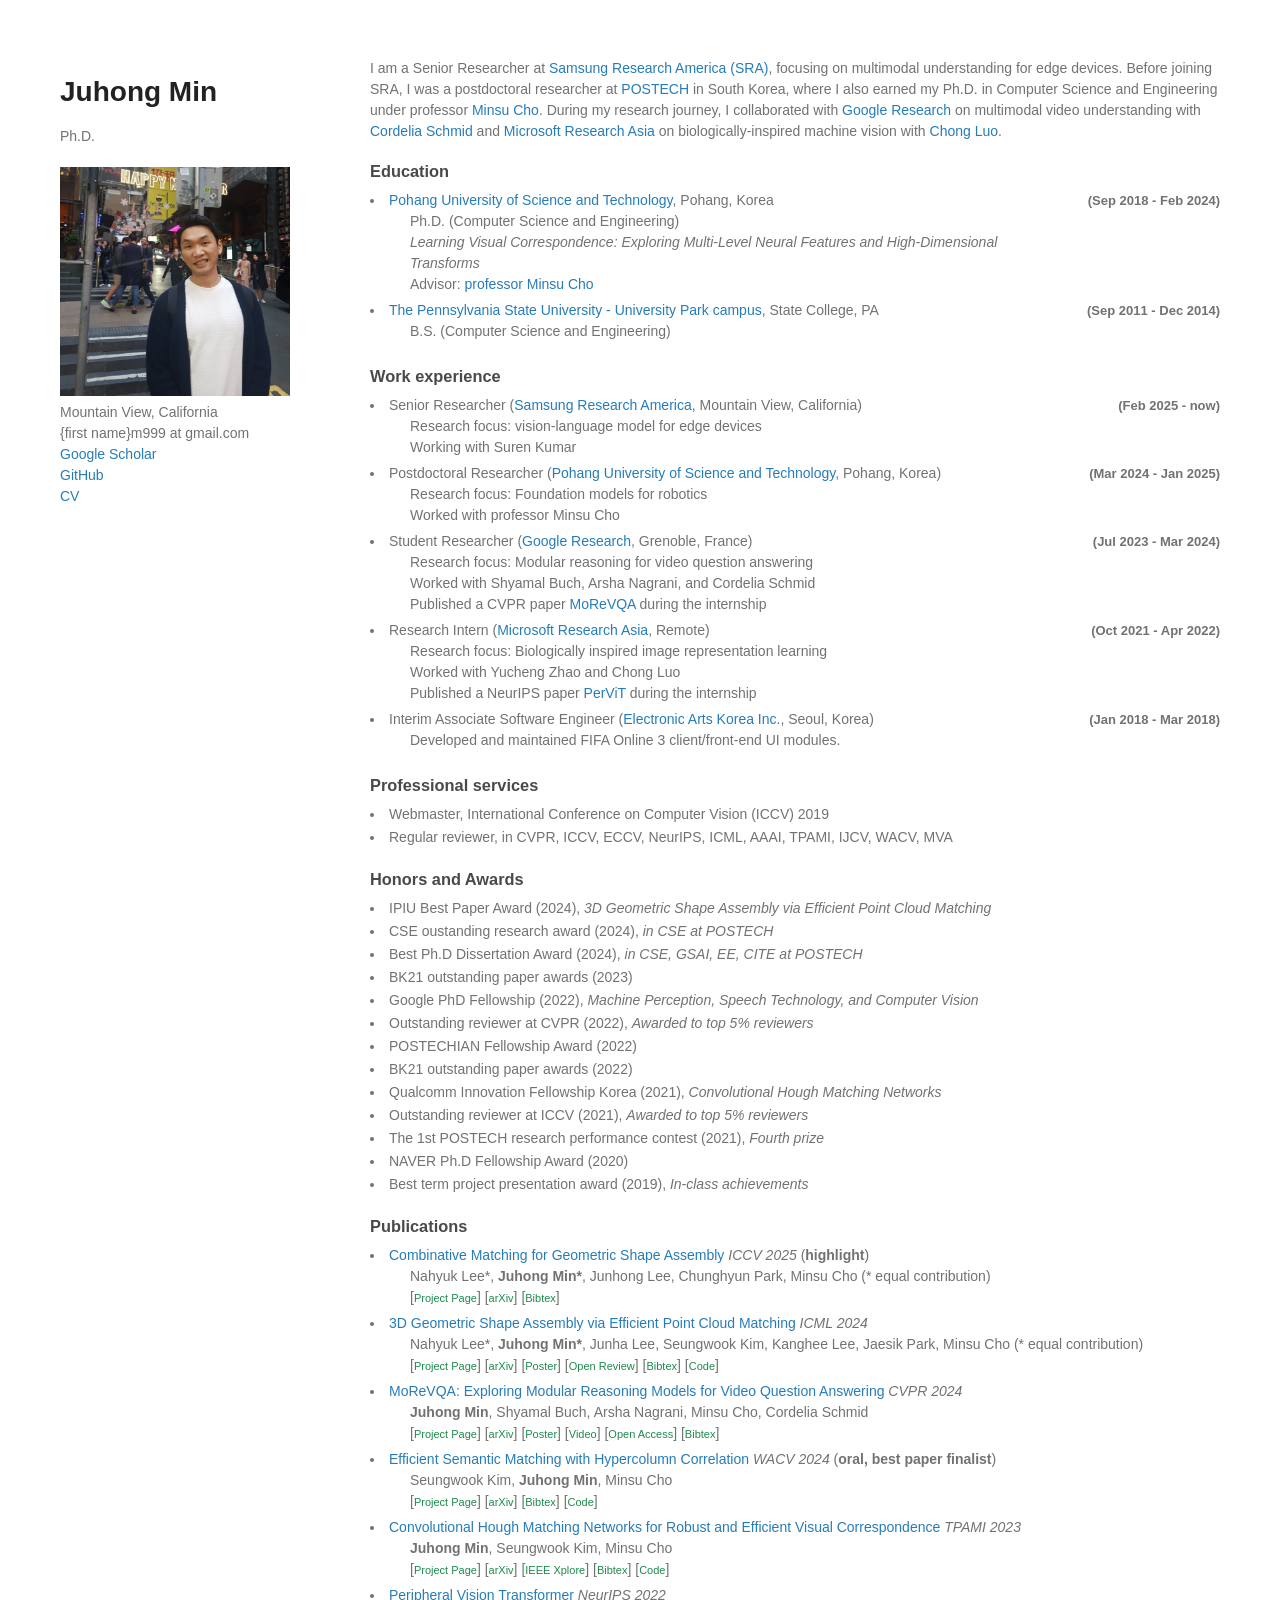
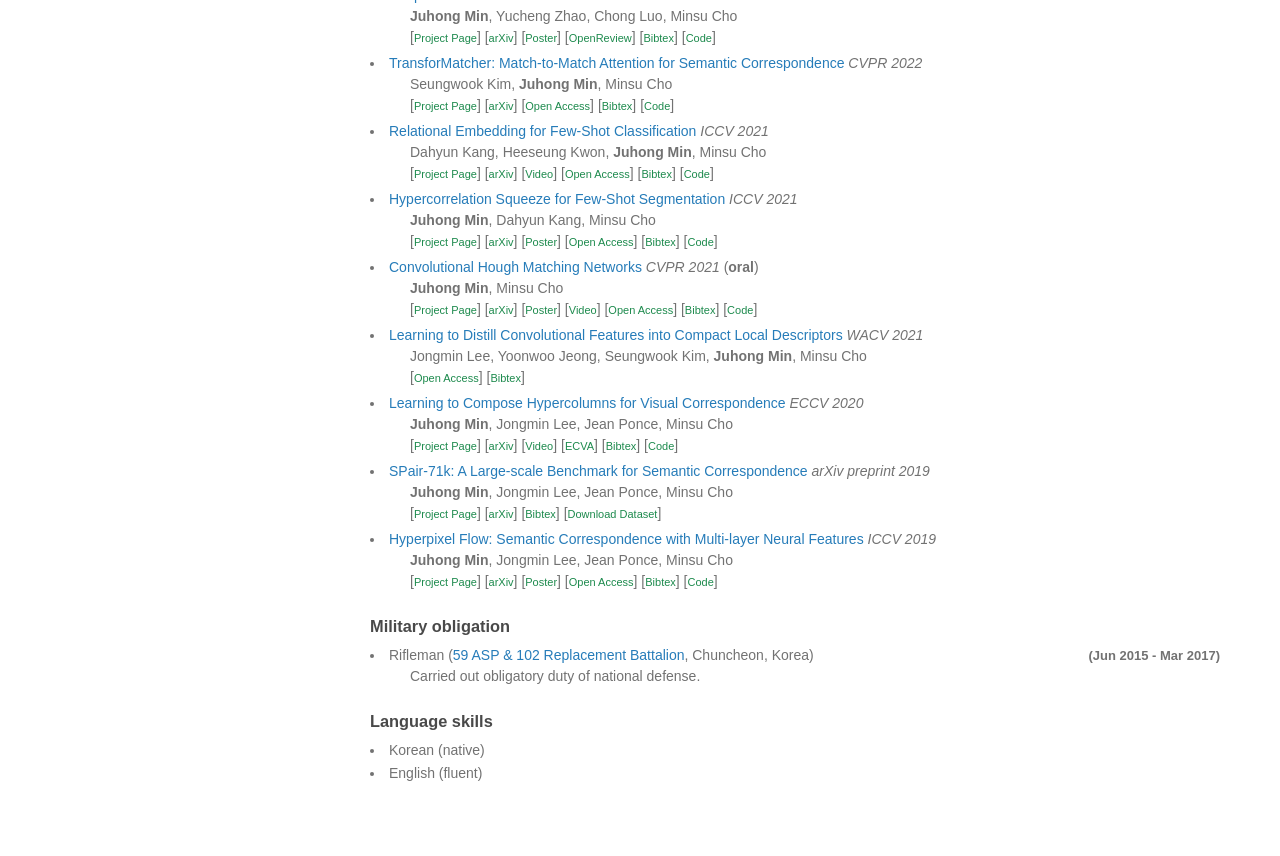
==== commit 720b8eb0: "Remove EB-1B paragraph from index.html" ====
--- a/index.html
+++ b/index.html
@@ -44,7 +44,6 @@
       <header>
         <h1>Juhong Min</h1>
 	        <p>Ph.D.</p>
-	        <p>EB-1B</p>
         <div><img src="./pic/profile.jpg" alt="profile" width="230px"></div>
 	<i class="fas fa-fw fa-map-marker-alt"></i> Mountain View, California<br>
 	<i class="fas fa-fw fa-envelope"></i> {first name}m999 at gmail.com<br>
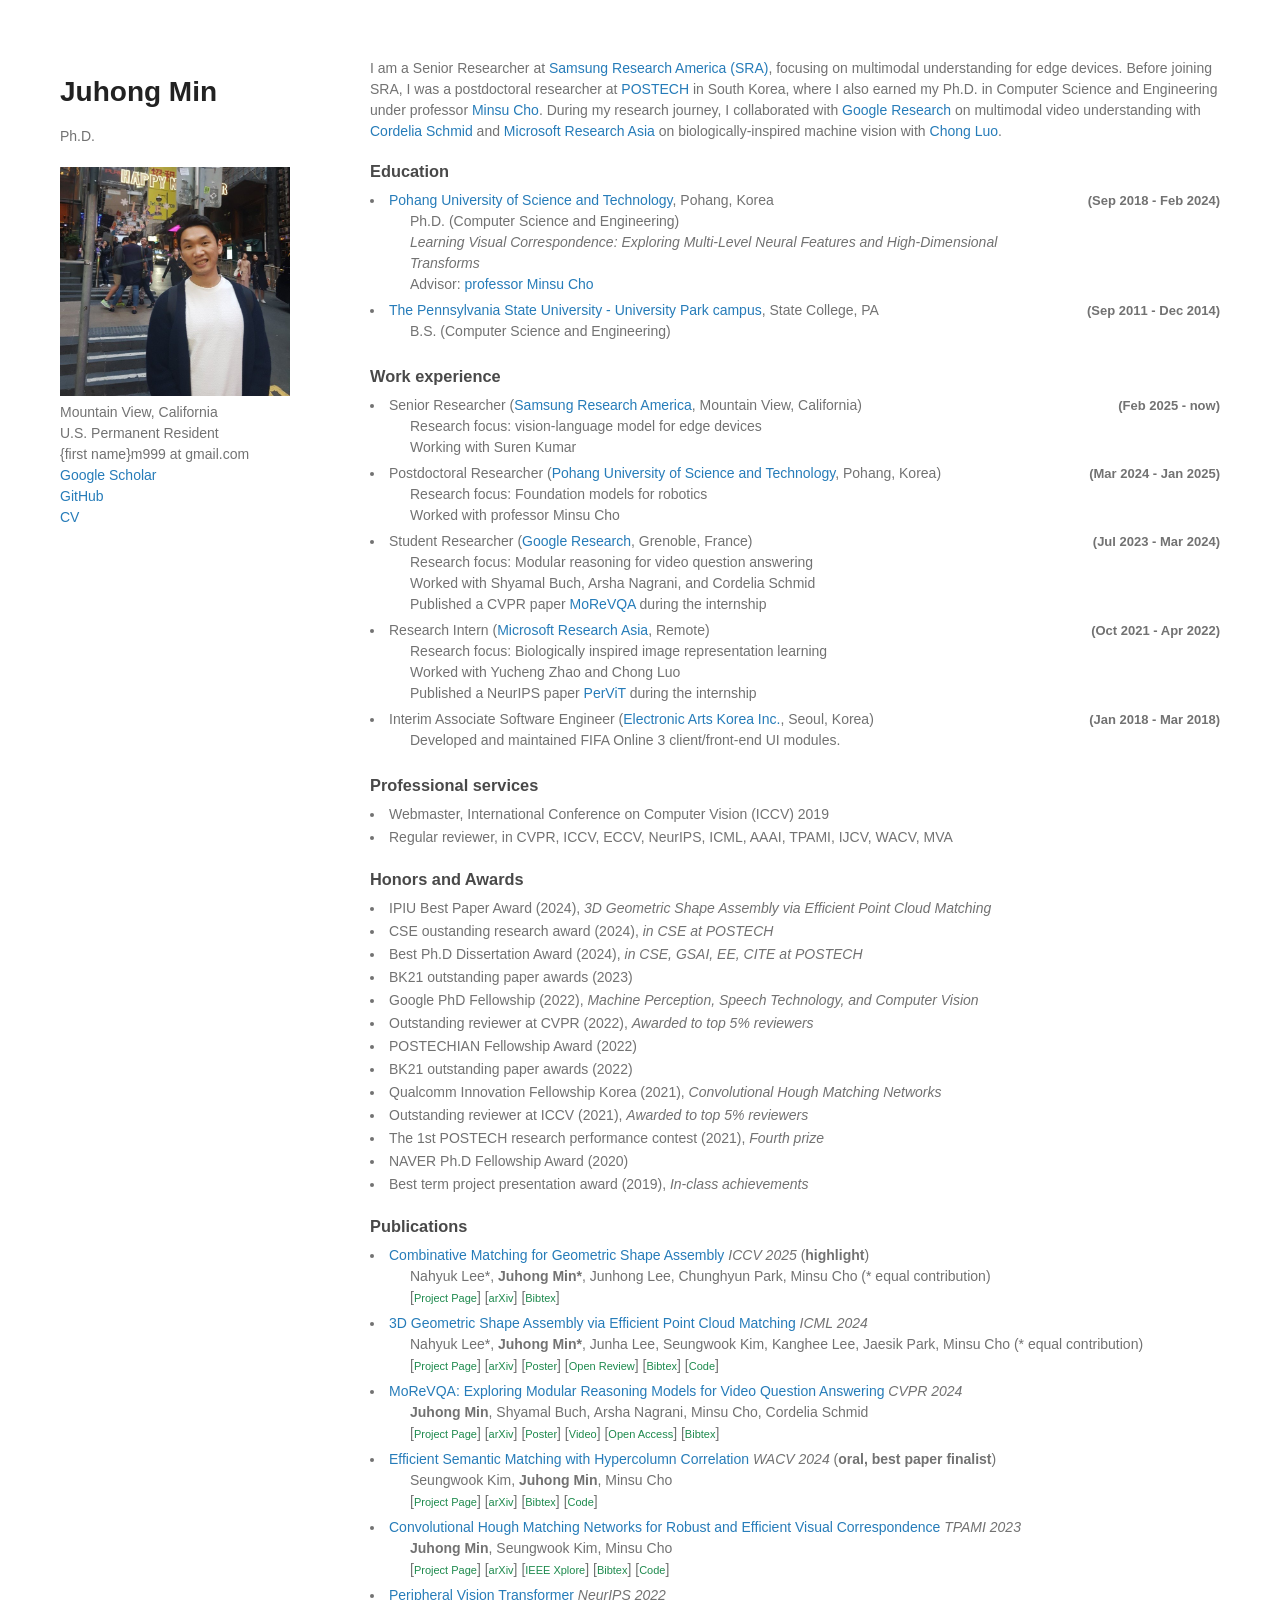
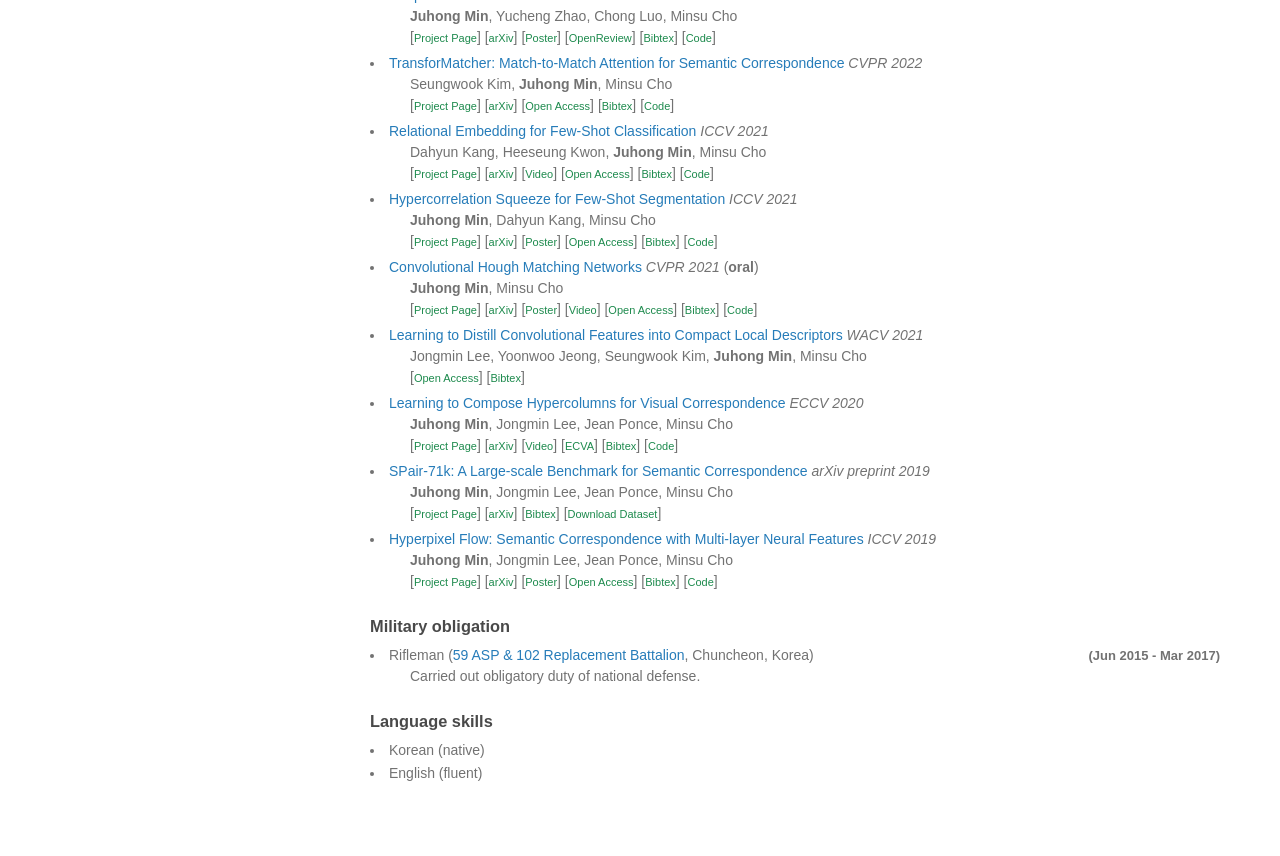
==== commit 182e634c: "Add U.S. Permanent Resident status to index.html" ====
--- a/index.html
+++ b/index.html
@@ -46,6 +46,7 @@
 	        <p>Ph.D.</p>
         <div><img src="./pic/profile.jpg" alt="profile" width="230px"></div>
 	<i class="fas fa-fw fa-map-marker-alt"></i> Mountain View, California<br>
+    <i class="far fa-fw fa-id-card"></i>U.S. Permanent Resident<br>
 	<i class="fas fa-fw fa-envelope"></i> {first name}m999 at gmail.com<br>
 	<a href="https://scholar.google.com/citations?user=261oVi4AAAAJ&hl=en" target="_blank"><i class="fab fa-fw fa-google"></i> Google Scholar</a><br>
 	<a href="https://github.com/juhongm999" target="_blank"><i class="fab fa-fw fa-github"></i> GitHub</a><br>
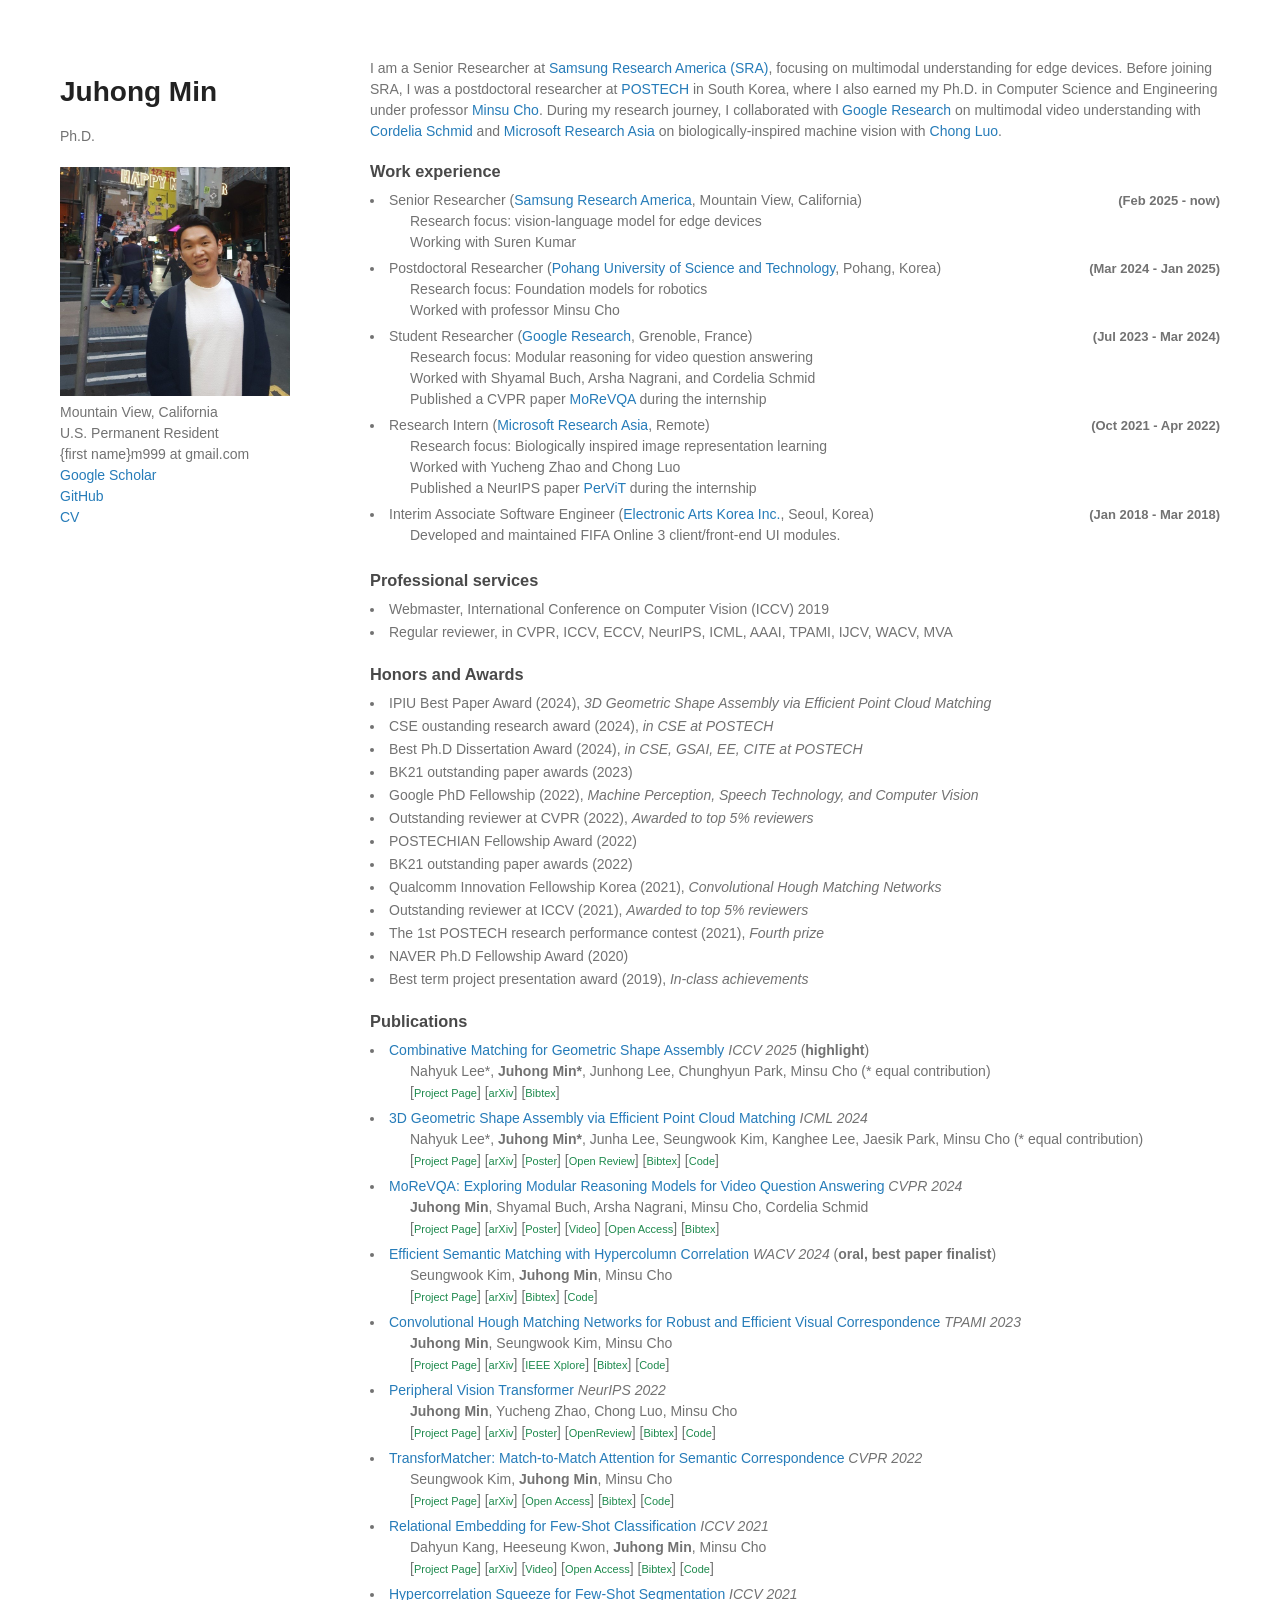
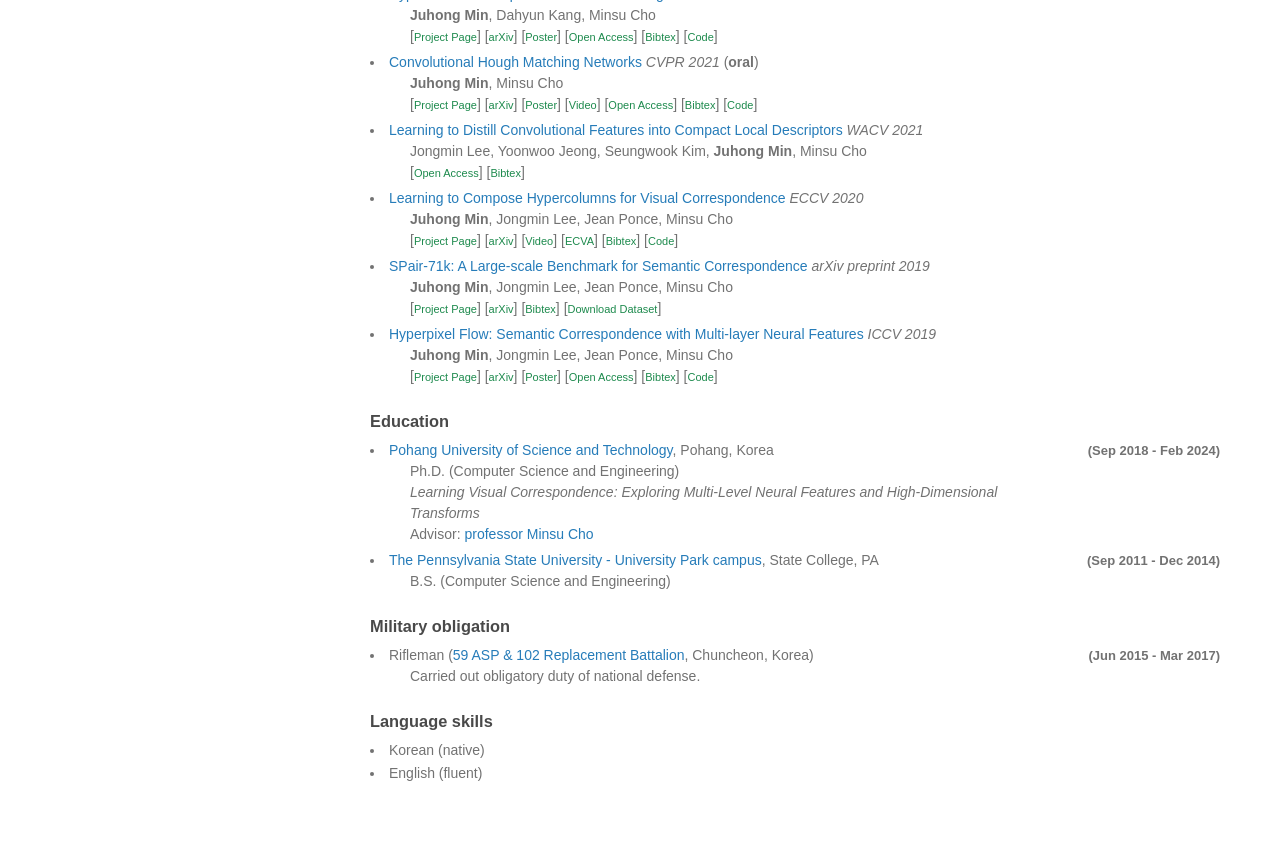
==== commit d6d5fdf9: "Restore education section in index.html Restored education section with details about Ph.D. and B.S." ====
--- a/index.html
+++ b/index.html
@@ -46,7 +46,7 @@
 	        <p>Ph.D.</p>
         <div><img src="./pic/profile.jpg" alt="profile" width="230px"></div>
 	<i class="fas fa-fw fa-map-marker-alt"></i> Mountain View, California<br>
-    <i class="far fa-fw fa-id-card"></i>U.S. Permanent Resident<br>
+    <i class="far fa-fw fa-id-card"></i> U.S. Permanent Resident<br>
 	<i class="fas fa-fw fa-envelope"></i> {first name}m999 at gmail.com<br>
 	<a href="https://scholar.google.com/citations?user=261oVi4AAAAJ&hl=en" target="_blank"><i class="fab fa-fw fa-google"></i> Google Scholar</a><br>
 	<a href="https://github.com/juhongm999" target="_blank"><i class="fab fa-fw fa-github"></i> GitHub</a><br>
@@ -55,30 +55,6 @@
       <section>
 <p>I am a Senior Researcher at <a href="https://sra.samsung.com/" target="_blank">Samsung Research America (SRA)</a>, focusing on multimodal understanding for edge devices. Before joining SRA, I was a postdoctoral researcher at <a href="http://www.postech.ac.kr/eng/" target="_blank">POSTECH</a> in South Korea, where I also earned my Ph.D. in Computer Science and Engineering under professor <a href="http://cvlab.postech.ac.kr/~mcho/" target="_blank">Minsu Cho</a>. During my research journey, I collaborated with <a href="https://research.google" target="_blank">Google Research</a> on multimodal video understanding with <a href="https://thoth.inrialpes.fr/~schmid/">Cordelia Schmid</a> and <a href="https://www.microsoft.com/en-us/research/lab/microsoft-research-asia/" target="_blank">Microsoft Research Asia</a> on biologically-inspired machine vision with <a href="https://www.microsoft.com/en-us/research/people/cluo/?from=http%3A%2F%2Fresearch.microsoft.com%2Fen-us%2Fpeople%2Fcluo%2F" target="_blank">Chong Luo</a>.
 </p>
-	
-	<div class="contbox">
-		<h3>Education</h3>
-		<div class="cont">
-			<div class="cont-left">
-				<li><a href="http://www.postech.ac.kr/eng/" target="_blank">Pohang University of Science and Technology</a>, Pohang, Korea 
-					<ul>Ph.D. (Computer Science and Engineering)</br>
-					<i>Learning Visual Correspondence: Exploring Multi-Level Neural Features and High-Dimensional Transforms</i></br>
-					Advisor: <a href="http://cvlab.postech.ac.kr/~mcho/" target="_blank">professor Minsu Cho</a>
-					</ul>
-				</li>
-			</div>
-			<div class="cont-right"><span class="dates">(Sep 2018 - Feb 2024)</span></div>
-		</div>
-
-		<div class="cont">
-			<div class="cont-left">
-				<li><a href="https://www.psu.edu/" target="_blank">The Pennsylvania State University - University Park campus</a>, State College, PA
-					<ul>B.S. (Computer Science and Engineering)</ul>
-				</li>
-			</div>
-			<div class="cont-right"><span class="dates">(Sep 2011 - Dec 2014)</span></div>
-		</div>
-	</div>
 
 
 
@@ -335,6 +311,33 @@
 	</div>
 
 
+		  
+	
+	<div class="contbox">
+		<h3>Education</h3>
+		<div class="cont">
+			<div class="cont-left">
+				<li><a href="http://www.postech.ac.kr/eng/" target="_blank">Pohang University of Science and Technology</a>, Pohang, Korea 
+					<ul>Ph.D. (Computer Science and Engineering)</br>
+					<i>Learning Visual Correspondence: Exploring Multi-Level Neural Features and High-Dimensional Transforms</i></br>
+					Advisor: <a href="http://cvlab.postech.ac.kr/~mcho/" target="_blank">professor Minsu Cho</a>
+					</ul>
+				</li>
+			</div>
+			<div class="cont-right"><span class="dates">(Sep 2018 - Feb 2024)</span></div>
+		</div>
+
+		<div class="cont">
+			<div class="cont-left">
+				<li><a href="https://www.psu.edu/" target="_blank">The Pennsylvania State University - University Park campus</a>, State College, PA
+					<ul>B.S. (Computer Science and Engineering)</ul>
+				</li>
+			</div>
+			<div class="cont-right"><span class="dates">(Sep 2011 - Dec 2014)</span></div>
+		</div>
+	</div>
+
+		  
 
 	<div class="contbox">
 		<h3>Military obligation</h3>
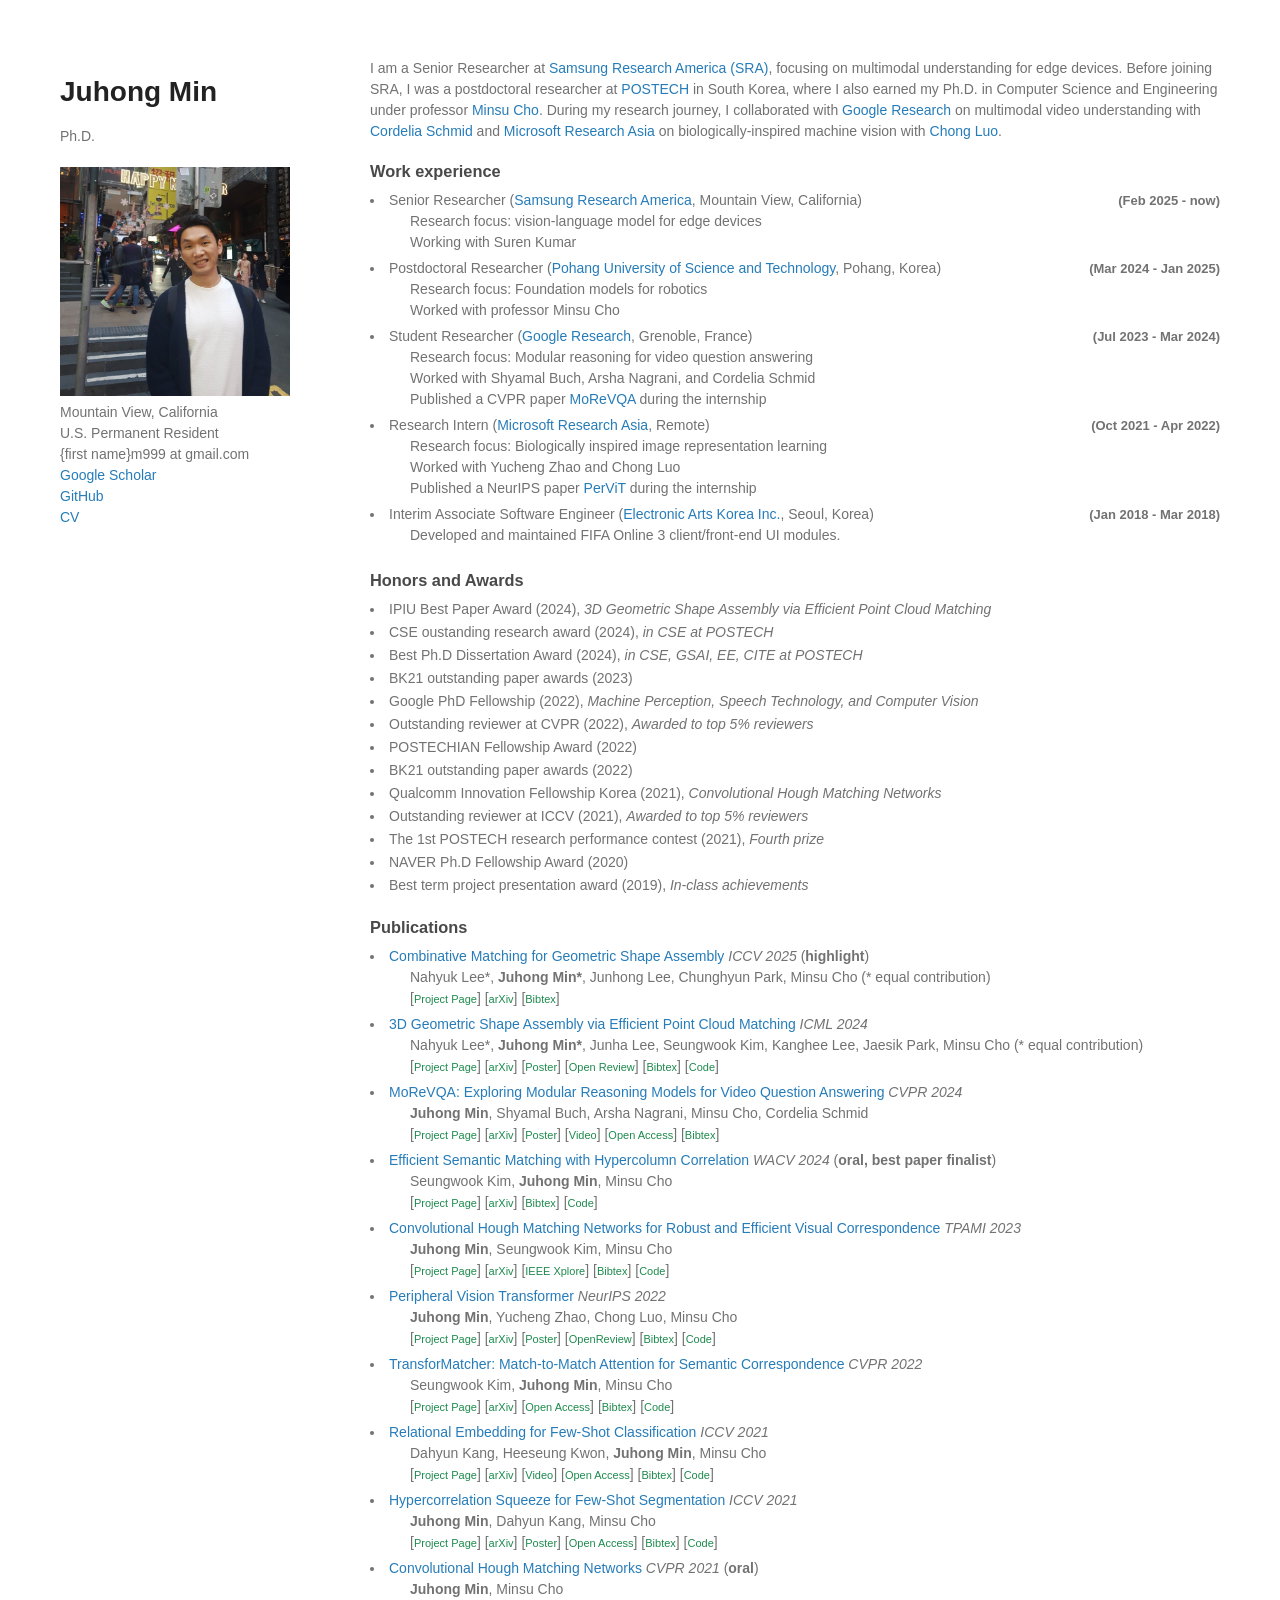
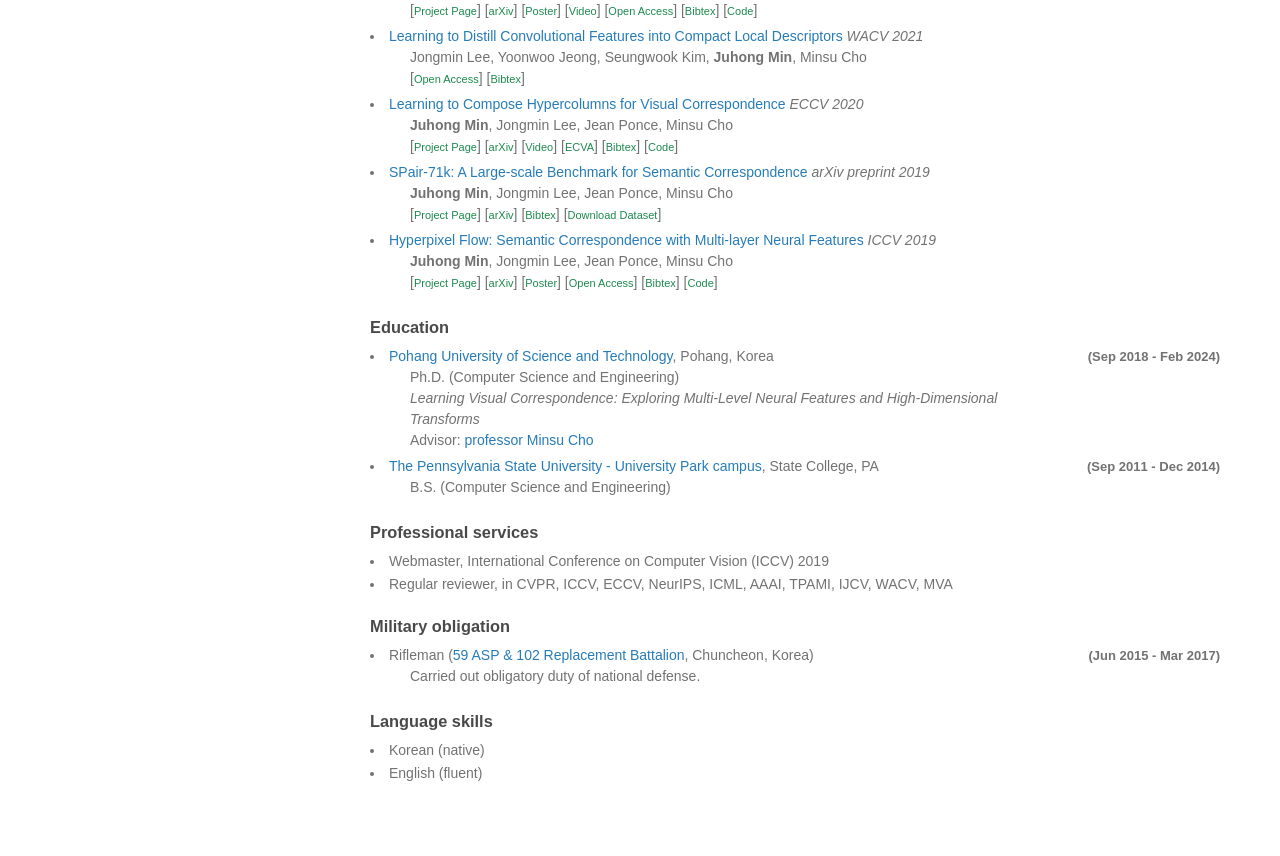
==== commit 268af897: "Reintroduce Professional services section in index.html" ====
--- a/index.html
+++ b/index.html
@@ -106,16 +106,6 @@
 
 
 	<div class="contbox">
-		<h3>Professional services</h3>
-		<div class="cont-left">
-			<li>Webmaster, International Conference on Computer Vision (ICCV) 2019</li>
-			<li>Regular reviewer, in CVPR, ICCV, ECCV, NeurIPS, ICML, AAAI, TPAMI, IJCV, WACV, MVA</li>
-		</div>
-	</div>
-
-
-
-	<div class="contbox">
 		<h3>Honors and Awards</h3>
 		<div class="cont-left">
             <li><a class="ppl" target="_blank" href="https://cse.postech.ac.kr/%EC%9D%B4%EB%82%98%ED%98%81-%EB%8C%80%ED%95%99%EC%9B%90%EC%83%9D%EC%84%9D%EC%82%AC-23-ipiu-2024-%EC%9A%B0%EC%88%98-%EB%85%BC%EB%AC%B8%EC%83%81-%EB%8C%80%EC%83%81-%EC%88%98/">IPIU Best Paper Award</a> (2024), <i>3D Geometric Shape Assembly via Efficient Point Cloud Matching</i></li>
@@ -337,6 +327,18 @@
 		</div>
 	</div>
 
+
+		  
+
+
+	<div class="contbox">
+		<h3>Professional services</h3>
+		<div class="cont-left">
+			<li>Webmaster, International Conference on Computer Vision (ICCV) 2019</li>
+			<li>Regular reviewer, in CVPR, ICCV, ECCV, NeurIPS, ICML, AAAI, TPAMI, IJCV, WACV, MVA</li>
+		</div>
+	</div>
+
 		  
 
 	<div class="contbox">
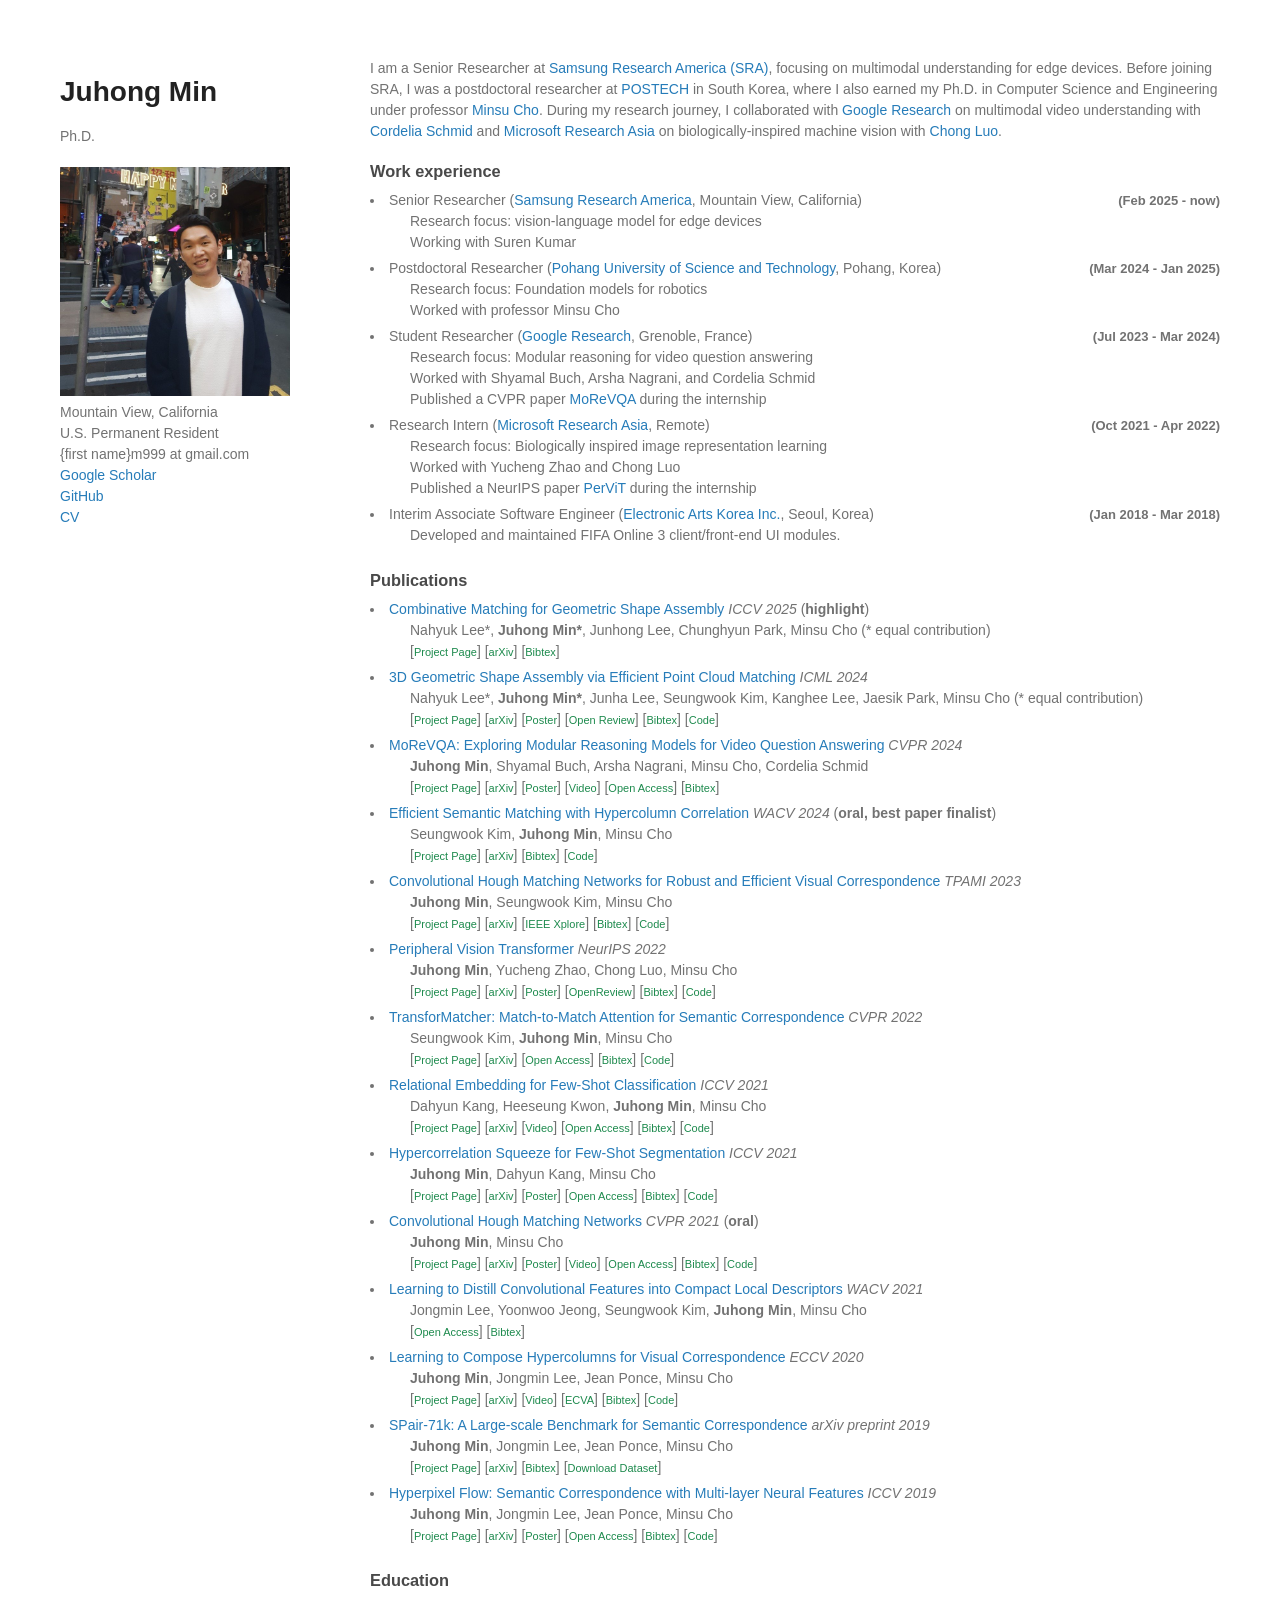
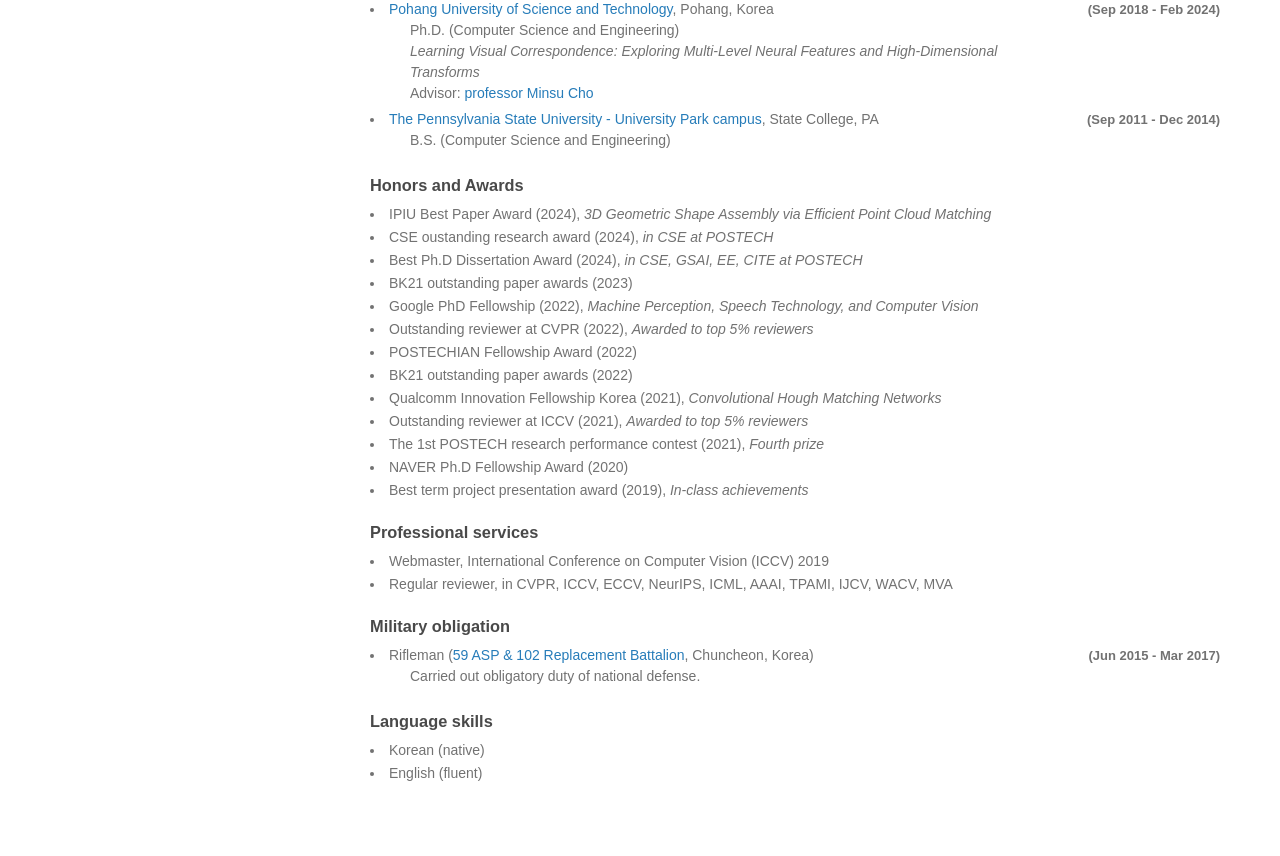
==== commit ee8e7ac7: "Update index.html" ====
--- a/index.html
+++ b/index.html
@@ -50,7 +50,7 @@
 	<i class="fas fa-fw fa-envelope"></i> {first name}m999 at gmail.com<br>
 	<a href="https://scholar.google.com/citations?user=261oVi4AAAAJ&hl=en" target="_blank"><i class="fab fa-fw fa-google"></i> Google Scholar</a><br>
 	<a href="https://github.com/juhongm999" target="_blank"><i class="fab fa-fw fa-github"></i> GitHub</a><br>
-	<a href="pdf/cv.pdf" target="_blank"><i class="far fa-fw fa-file-alt"></i> CV</a><br>
+	<a href="pdf/CV_JuhongMin.pdf" target="_blank"><i class="far fa-fw fa-file-alt"></i> CV</a><br>
       </header>
       <section>
 <p>I am a Senior Researcher at <a href="https://sra.samsung.com/" target="_blank">Samsung Research America (SRA)</a>, focusing on multimodal understanding for edge devices. Before joining SRA, I was a postdoctoral researcher at <a href="http://www.postech.ac.kr/eng/" target="_blank">POSTECH</a> in South Korea, where I also earned my Ph.D. in Computer Science and Engineering under professor <a href="http://cvlab.postech.ac.kr/~mcho/" target="_blank">Minsu Cho</a>. During my research journey, I collaborated with <a href="https://research.google" target="_blank">Google Research</a> on multimodal video understanding with <a href="https://thoth.inrialpes.fr/~schmid/">Cordelia Schmid</a> and <a href="https://www.microsoft.com/en-us/research/lab/microsoft-research-asia/" target="_blank">Microsoft Research Asia</a> on biologically-inspired machine vision with <a href="https://www.microsoft.com/en-us/research/people/cluo/?from=http%3A%2F%2Fresearch.microsoft.com%2Fen-us%2Fpeople%2Fcluo%2F" target="_blank">Chong Luo</a>.
@@ -104,6 +104,216 @@
 		<div class="cont-right"><span class="dates">(Jan 2018 - Mar 2018)</span></div>
 	</div>
 
+
+
+
+
+		  
+	<div class="contbox">
+		<h3>Publications</h3>
+
+        <li><a href="https://www.arxiv.org/pdf/2508.09780" target="_blank">Combinative Matching for Geometric Shape Assembly</a>  <span class="venue">ICCV 2025</span> (<b>highlight</b>)
+			<ul>
+                <p class="pub"><a class="ppl" href="https://nahyuklee.github.io/">Nahyuk Lee*</a>, <strong>Juhong Min*</strong>, <a class="ppl" href="">Junhong Lee</a>, <a class="ppl" href="https://chrockey.github.io">Chunghyun Park</a>, <a class="ppl" href="http://cvlab.postech.ac.kr/~mcho/">Minsu Cho</a> (* equal contribution)</br>
+			[<a class="code" href="https://nahyuklee.github.io/cmnet/">Project Page</a>]
+			[<a class="code" href="https://www.arxiv.org/abs/2508.09780">arXiv</a>]
+			[<a class="code" href="https://nahyuklee.github.io/bibtex/lee2025combinative.bibtex">Bibtex</a>]
+			</p>
+			</ul>
+		</li>
+		
+        <li><a href="https://arxiv.org/pdf/2407.10542" target="_blank">3D Geometric Shape Assembly via Efficient Point Cloud Matching</a>  <span class="venue">ICML 2024</span>
+			<ul>
+                <p class="pub"><a class="ppl" href="https://nahyuklee.github.io/">Nahyuk Lee*</a>, <strong>Juhong Min*</strong>, <a class="ppl" href="https://junha-l.github.io/">Junha Lee</a>, <a class="ppl" href="https://wookiekim.github.io/">Seungwook Kim</a>, <a class="ppl" href="">Kanghee Lee</a>, <a class="ppl" href="https://jaesik.info/">Jaesik Park</a>, <a class="ppl" href="http://cvlab.postech.ac.kr/~mcho/">Minsu Cho</a> (* equal contribution)</br>
+			[<a class="code" href="https://nahyuklee.github.io/pmtr/">Project Page</a>]
+			[<a class="code" href="https://arxiv.org/abs/2407.10542">arXiv</a>]
+			[<a class="code" href="https://nahyuklee.github.io/poster/pmtr_poster.pdf">Poster</a>]
+			[<a class="code" href="https://openreview.net/forum?id=6cGiRiExUd">Open Review</a>]
+			[<a class="code" href="https://nahyuklee.github.io/pmtr/#bibtex">Bibtex</a>]
+			[<a class="code" href="https://github.com/NahyukLEE/pmtr">Code</a>]
+			</p>
+			</ul>
+		</li>
+
+        <li><a href="https://arxiv.org/pdf/2404.06511.pdf" target="_blank">MoReVQA: Exploring Modular Reasoning Models for Video Question Answering</a>  <span class="venue">CVPR 2024</span>
+			<ul>
+			    <p class="pub"><strong>Juhong Min</strong>, <a class="ppl" href="https://cs.stanford.edu/~shyamal/">Shyamal Buch</a>, <a class="ppl" href="https://a-nagrani.github.io/">Arsha Nagrani</a>, <a class="ppl" href="http://cvlab.postech.ac.kr/~mcho/">Minsu Cho</a>, <a class="ppl" href="https://research.google/people/cordelia-schmid/">Cordelia Schmid</a></br>
+			[<a class="code" href="https://juhongm999.github.io/morevqa/">Project Page</a>]
+			[<a class="code" href="https://arxiv.org/abs/2404.06511">arXiv</a>]
+			[<a class="code" href="poster/morevqa_poster.png">Poster</a>]
+			[<a class="code" href="https://www.youtube.com/watch?v=PqZl0e9CDAE">Video</a>]
+			[<a class="code" href="https://openaccess.thecvf.com/content/CVPR2024/html/Min_MoReVQA_Exploring_Modular_Reasoning_Models_for_Video_Question_Answering_CVPR_2024_paper.html">Open Access</a>]
+			[<a class="code" href="https://juhongm999.github.io/morevqa/#bibtex">Bibtex</a>]
+			</p>
+			</ul>
+		</li>
+
+        <li><a href="https://arxiv.org/pdf/2311.04336.pdf" target="_blank">Efficient Semantic Matching with Hypercolumn Correlation</a>  <span class="venue">WACV 2024</span> (<b>oral, best paper finalist</b>)
+			<ul>
+			    <p class="pub"><a class="ppl" href="https://wookiekim.github.io/">Seungwook Kim</a>, <strong>Juhong Min</strong>, <a class="ppl" href="http://cvlab.postech.ac.kr/~mcho/">Minsu Cho</a></br>
+			[<a class="code" href="http://cvlab.postech.ac.kr/research/HCCNet/">Project Page</a>]
+			[<a class="code" href="https://arxiv.org/abs/2311.04336">arXiv</a>]
+			[<a class="code" href="http://cvlab.postech.ac.kr/research/HCCNet/hccnet.bibtex">Bibtex</a>]
+			[<a class="code" href="https://github.com/wookiekim/HCCNet">Code</a>]
+			</p>
+			</ul>
+		</li>
+
+        <li><a href="https://arxiv.org/pdf/2109.05221.pdf" target="_blank">Convolutional Hough Matching Networks for Robust and Efficient Visual Correspondence</a>  <span class="venue">TPAMI 2023</span>
+			<ul>
+			    <p class="pub"><strong>Juhong Min</strong>, <a class="ppl" href="https://wookiekim.github.io/">Seungwook Kim</a>, <a class="ppl" href="http://cvlab.postech.ac.kr/~mcho/">Minsu Cho</a></br>
+			[<a class="code" href="http://cvlab.postech.ac.kr/research/CHM/">Project Page</a>]
+			[<a class="code" href="https://arxiv.org/abs/2109.05221">arXiv</a>]
+			[<a class="code" href="https://ieeexplore.ieee.org/document/10008958">IEEE Xplore</a>]
+			[<a class="code" href="bibtex/CPCHM.bibtex">Bibtex</a>]
+			[<a class="code" href="https://github.com/juhongm999/chm">Code</a>]
+			</p>
+			</ul>
+		</li>
+
+
+        <li><a href="https://arxiv.org/pdf/2206.06801.pdf" target="_blank">Peripheral Vision Transformer</a>  <span class="venue">NeurIPS 2022</span>
+			<ul>
+			    <p class="pub"><strong>Juhong Min</strong>, <a class="ppl" href="https://scholar.google.com/citations?user=QWemjjQAAAAJ&hl=zh-CN">Yucheng Zhao</a>, <a class="ppl" href="https://www.microsoft.com/en-us/research/people/cluo/">Chong Luo</a>, <a class="ppl" href="http://cvlab.postech.ac.kr/~mcho/">Minsu Cho</a></br>
+			[<a class="code" href="https://cvlab.postech.ac.kr/research/PerViT/">Project Page</a>]
+			[<a class="code" href="https://arxiv.org/abs/2206.06801">arXiv</a>]
+			[<a class="code" href="poster/pervit_poster.pdf">Poster</a>]
+			[<a class="code" href="https://openreview.net/forum?id=nE8IJLT7nW-">OpenReview</a>]
+			[<a class="code" href="https://cvlab.postech.ac.kr/research/PerViT/PerViT.bibtex">Bibtex</a>]
+			[<a class="code" href="https://github.com/juhongm999/pervit">Code</a>]
+			</p>
+			</ul>
+		</li>
+
+        <li><a href="https://arxiv.org/pdf/2205.11634.pdf" target="_blank">TransforMatcher: Match-to-Match Attention for Semantic Correspondence</a>  <span class="venue">CVPR 2022</span>
+			<ul>
+			    <p class="pub"><a class="ppl" href="https://wookiekim.github.io/">Seungwook Kim</a>, <strong>Juhong Min</strong>, <a class="ppl" href="http://cvlab.postech.ac.kr/~mcho/">Minsu Cho</a></br>
+			[<a class="code" href="https://cvlab.postech.ac.kr/research/TransforMatcher/">Project Page</a>]
+			[<a class="code" href="https://arxiv.org/abs/2205.11634">arXiv</a>]
+			[<a class="code" href="https://openaccess.thecvf.com/content/CVPR2022/html/Kim_TransforMatcher_Match-to-Match_Attention_for_Semantic_Correspondence_CVPR_2022_paper.html">Open Access</a>]
+			[<a class="code" href="https://cvlab.postech.ac.kr/research/TransforMatcher/transformatcher.bibtex">Bibtex</a>]
+			[<a class="code" href="https://github.com/wookiekim/transformatcher">Code</a>]
+			</p>
+			</ul>
+		</li>
+
+        <li><a href="https://arxiv.org/pdf/2108.09666.pdf" target="_blank">Relational Embedding for Few-Shot Classification</a>  <span class="venue">ICCV 2021</span>
+			<ul>
+			    <p class="pub"><a class="ppl" href="https://dahyun-kang.github.io">Dahyun Kang</a>, <a class="ppl" href="https://arunos728.github.io">Heeseung Kwon</a>, <strong>Juhong Min</strong>, <a class="ppl" href="http://cvlab.postech.ac.kr/~mcho/">Minsu Cho</a></br>
+			[<a class="code" href="http://cvlab.postech.ac.kr/research/RENet/">Project Page</a>]
+			[<a class="code" href="https://arxiv.org/abs/2108.09666">arXiv</a>]
+			[<a class="code" href="https://www.youtube.com/watch?v=A6TPWYGsEP4">Video</a>]
+			[<a class="code" href="https://openaccess.thecvf.com/content/ICCV2021/html/Kang_Relational_Embedding_for_Few-Shot_Classification_ICCV_2021_paper.html">Open Access</a>]
+            [<a class="code" href="bibtex/RENet.bibtex">Bibtex</a>]
+			[<a class="code" href="https://github.com/dahyun-kang/renet">Code</a>]
+			</p>
+			</ul>
+		</li>
+
+		<li><a href="https://arxiv.org/pdf/2104.01538.pdf" target="_blank">Hypercorrelation Squeeze for Few-Shot Segmentation</a>  <span class="venue">ICCV 2021</span>
+			<ul>
+			    <p class="pub"><strong>Juhong Min</strong>, <a class="ppl" href="https://dahyun-kang.github.io">Dahyun Kang</a>, <a class="ppl" href="http://cvlab.postech.ac.kr/~mcho/">Minsu Cho</a></br>
+			[<a class="code" href="http://cvlab.postech.ac.kr/research/HSNet/">Project Page</a>]
+			[<a class="code" href="https://arxiv.org/abs/2104.01538">arXiv</a>]
+			[<a class="code" href="poster/hsnet_poster.pdf">Poster</a>]
+			[<a class="code" href="https://openaccess.thecvf.com/content/ICCV2021/html/Min_Hypercorrelation_Squeeze_for_Few-Shot_Segmentation_ICCV_2021_paper.html">Open Access</a>]
+            [<a class="code" href="bibtex/HSNet.bibtex">Bibtex</a>]
+			[<a class="code" href="https://github.com/juhongm999/hsnet">Code</a>]
+			</p>
+			</ul>
+		</li>
+
+		<li><a href="https://arxiv.org/pdf/2103.16831.pdf" target="_blank">Convolutional Hough Matching Networks</a>  <span class="venue">CVPR 2021</span> (<b>oral</b>)
+			<ul>
+			    <p class="pub"><strong>Juhong Min</strong>, <a class="ppl" href="http://cvlab.postech.ac.kr/~mcho/">Minsu Cho</a></br>
+			[<a class="code" href="http://cvlab.postech.ac.kr/research/CHM/">Project Page</a>]
+			[<a class="code" href="https://arxiv.org/abs/2103.16831">arXiv</a>]
+			[<a class="code" href="poster/chm_poster.pdf">Poster</a>]
+			[<a class="code" href="https://www.youtube.com/watch?v=cXfsvrdNuyU">Video</a>]
+			[<a class="code" href="https://openaccess.thecvf.com/content/CVPR2021/html/Min_Convolutional_Hough_Matching_Networks_CVPR_2021_paper.html">Open Access</a>]
+			[<a class="code" href="bibtex/CHM.bibtex">Bibtex</a>]
+			[<a class="code" href="https://github.com/juhongm999/chm">Code</a>]
+			</p>
+			</ul>
+		</li>
+
+		<li><a href="https://openaccess.thecvf.com/content/WACV2021/papers/Lee_Learning_to_Distill_Convolutional_Features_Into_Compact_Local_Descriptors_WACV_2021_paper.pdf" target="_blank">Learning to Distill Convolutional Features into Compact Local Descriptors</a>  <span class="venue">WACV 2021</span>
+			<ul>
+			    <p class="pub"><a class="ppl" href="https://scholar.google.com/citations?user=WVVqJX8AAAAJ&hl=en">Jongmin Lee</a>, <a class="ppl" href="https://jyw123822.medium.com/">Yoonwoo Jeong</a>, <a class="ppl" href="https://wookiekim.github.io/">Seungwook Kim</a>, <strong>Juhong Min</strong>, <a class="ppl" href="http://cvlab.postech.ac.kr/~mcho/">Minsu Cho</a></br>
+			[<a class="code" href="https://openaccess.thecvf.com/content/WACV2021/html/Lee_Learning_to_Distill_Convolutional_Features_Into_Compact_Local_Descriptors_WACV_2021_paper.html">Open Access</a>]
+			[<a class="code" href="bibtex/COLD.bibtex">Bibtex</a>]
+			</p>
+			</ul>
+		</li>
+
+		<li><a href="https://arxiv.org/pdf/2007.10587.pdf" target="_blank">Learning to Compose Hypercolumns for Visual Correspondence</a>  <span class="venue">ECCV 2020</span>
+			<ul>
+			    <p class="pub"><strong>Juhong Min</strong>, <a class="ppl" href="https://scholar.google.com/citations?user=WVVqJX8AAAAJ&hl=en">Jongmin Lee</a>, <a class="ppl" href="https://www.di.ens.fr/~ponce/">Jean Ponce</a>, <a class="ppl" href="http://cvlab.postech.ac.kr/~mcho/">Minsu Cho</a></br>
+			[<a class="code" href="http://cvlab.postech.ac.kr/research/DHPF/">Project Page</a>]
+			[<a class="code" href="https://arxiv.org/abs/2007.10587">arXiv</a>]
+			[<a class="code" href="https://www.youtube.com/watch?v=DOU0hJ8X1rg">Video</a>]
+			[<a class="code" href="https://www.ecva.net/papers/eccv_2020/papers_ECCV/papers/123600341.pdf">ECVA</a>]
+			[<a class="code" href="bibtex/DHPF.bibtex">Bibtex</a>]
+			[<a class="code" href="https://github.com/juhongm999/dhpf">Code</a>]
+			</p>
+			</ul>
+		</li>
+
+		<li><a href="https://arxiv.org/pdf/1908.10543.pdf" target="_blank">SPair-71k: A Large-scale Benchmark for Semantic Correspondence</a>  <span class="venue">arXiv preprint 2019</span>
+			<ul>
+			    <p class="pub"><strong>Juhong Min</strong>, <a class="ppl" href="https://scholar.google.com/citations?user=WVVqJX8AAAAJ&hl=en">Jongmin Lee</a>, <a class="ppl" href="https://www.di.ens.fr/~ponce/">Jean Ponce</a>, <a class="ppl" href="http://cvlab.postech.ac.kr/~mcho/">Minsu Cho</a></br>
+			[<a class="code" href="http://cvlab.postech.ac.kr/research/SPair-71k/">Project Page</a>]
+			[<a class="code" href="https://arxiv.org/abs/1908.10543.pdf">arXiv</a>]
+			[<a class="code" href="bibtex/SPair-71k.bibtex">Bibtex</a>]
+			[<a class="code" href="http://cvlab.postech.ac.kr/research/SPair-71k/data/SPair-71k.tar.gz">Download Dataset</a>]
+			</p>
+			</ul>
+		</li>
+
+		<li><a href="https://arxiv.org/pdf/1908.06537.pdf" target="_blank">Hyperpixel Flow: Semantic Correspondence with Multi-layer Neural Features</a>  <span class="venue">ICCV 2019</span>
+			<ul>
+			    <p class="pub"><strong>Juhong Min</strong>, <a class="ppl" href="https://scholar.google.com/citations?user=WVVqJX8AAAAJ&hl=en">Jongmin Lee</a>, <a class="ppl" href="https://www.di.ens.fr/~ponce/">Jean Ponce</a>, <a class="ppl" href="http://cvlab.postech.ac.kr/~mcho/">Minsu Cho</a></br>
+			[<a class="code" href="http://cvlab.postech.ac.kr/research/HPF/">Project Page</a>]
+			[<a class="code" href="https://arxiv.org/abs/1908.06537.pdf">arXiv</a>]
+			[<a class="code" href="poster/hpf_poster.pdf">Poster</a>]
+			[<a class="code" href="https://openaccess.thecvf.com/content_ICCV_2019/html/Min_Hyperpixel_Flow_Semantic_Correspondence_With_Multi-Layer_Neural_Features_ICCV_2019_paper.html">Open Access</a>]
+			[<a class="code" href="bibtex/HPF.bibtex">Bibtex</a>]
+			[<a class="code" href="https://github.com/juhongm999/hpf">Code</a>]
+			</p>
+			</ul>
+		</li>
+	</div>
+
+
+		  
+	
+	<div class="contbox">
+		<h3>Education</h3>
+		<div class="cont">
+			<div class="cont-left">
+				<li><a href="http://www.postech.ac.kr/eng/" target="_blank">Pohang University of Science and Technology</a>, Pohang, Korea 
+					<ul>Ph.D. (Computer Science and Engineering)</br>
+					<i>Learning Visual Correspondence: Exploring Multi-Level Neural Features and High-Dimensional Transforms</i></br>
+					Advisor: <a href="http://cvlab.postech.ac.kr/~mcho/" target="_blank">professor Minsu Cho</a>
+					</ul>
+				</li>
+			</div>
+			<div class="cont-right"><span class="dates">(Sep 2018 - Feb 2024)</span></div>
+		</div>
+
+		<div class="cont">
+			<div class="cont-left">
+				<li><a href="https://www.psu.edu/" target="_blank">The Pennsylvania State University - University Park campus</a>, State College, PA
+					<ul>B.S. (Computer Science and Engineering)</ul>
+				</li>
+			</div>
+			<div class="cont-right"><span class="dates">(Sep 2011 - Dec 2014)</span></div>
+		</div>
+	</div>
+
+
+
+		  
 
 	<div class="contbox">
 		<h3>Honors and Awards</h3>
@@ -125,209 +335,7 @@
 	</div>
 
 
-	<div class="contbox">
-		<h3>Publications</h3>
-
-        <li><a href="https://www.arxiv.org/pdf/2508.09780" target="_blank">Combinative Matching for Geometric Shape Assembly</a>  <span class="venue">ICCV 2025</span> (<b>highlight</b>)
-			<ul>
-                <p class="pub"><a class="ppl" href="https://nahyuklee.github.io/">Nahyuk Lee*</a>, <strong>Juhong Min*</strong>, <a class="ppl" href="">Junhong Lee</a>, <a class="ppl" href="https://chrockey.github.io">Chunghyun Park</a>, <a class="ppl" href="http://cvlab.postech.ac.kr/~mcho/">Minsu Cho</a> (* equal contribution)</br>
-			[<a class="code" href="https://nahyuklee.github.io/cmnet/">Project Page</a>]
-			[<a class="code" href="https://www.arxiv.org/abs/2508.09780">arXiv</a>]
-			[<a class="code" href="https://nahyuklee.github.io/bibtex/lee2025combinative.bibtex">Bibtex</a>]
-			</p>
-			</ul>
-		</li>
-		
-        <li><a href="https://arxiv.org/pdf/2407.10542" target="_blank">3D Geometric Shape Assembly via Efficient Point Cloud Matching</a>  <span class="venue">ICML 2024</span>
-			<ul>
-                <p class="pub"><a class="ppl" href="https://nahyuklee.github.io/">Nahyuk Lee*</a>, <strong>Juhong Min*</strong>, <a class="ppl" href="https://junha-l.github.io/">Junha Lee</a>, <a class="ppl" href="https://wookiekim.github.io/">Seungwook Kim</a>, <a class="ppl" href="">Kanghee Lee</a>, <a class="ppl" href="https://jaesik.info/">Jaesik Park</a>, <a class="ppl" href="http://cvlab.postech.ac.kr/~mcho/">Minsu Cho</a> (* equal contribution)</br>
-			[<a class="code" href="https://nahyuklee.github.io/pmtr/">Project Page</a>]
-			[<a class="code" href="https://arxiv.org/abs/2407.10542">arXiv</a>]
-			[<a class="code" href="https://nahyuklee.github.io/poster/pmtr_poster.pdf">Poster</a>]
-			[<a class="code" href="https://openreview.net/forum?id=6cGiRiExUd">Open Review</a>]
-			[<a class="code" href="https://nahyuklee.github.io/pmtr/#bibtex">Bibtex</a>]
-			[<a class="code" href="https://github.com/NahyukLEE/pmtr">Code</a>]
-			</p>
-			</ul>
-		</li>
-
-        <li><a href="https://arxiv.org/pdf/2404.06511.pdf" target="_blank">MoReVQA: Exploring Modular Reasoning Models for Video Question Answering</a>  <span class="venue">CVPR 2024</span>
-			<ul>
-			    <p class="pub"><strong>Juhong Min</strong>, <a class="ppl" href="https://cs.stanford.edu/~shyamal/">Shyamal Buch</a>, <a class="ppl" href="https://a-nagrani.github.io/">Arsha Nagrani</a>, <a class="ppl" href="http://cvlab.postech.ac.kr/~mcho/">Minsu Cho</a>, <a class="ppl" href="https://research.google/people/cordelia-schmid/">Cordelia Schmid</a></br>
-			[<a class="code" href="https://juhongm999.github.io/morevqa/">Project Page</a>]
-			[<a class="code" href="https://arxiv.org/abs/2404.06511">arXiv</a>]
-			[<a class="code" href="poster/morevqa_poster.png">Poster</a>]
-			[<a class="code" href="https://www.youtube.com/watch?v=PqZl0e9CDAE">Video</a>]
-			[<a class="code" href="https://openaccess.thecvf.com/content/CVPR2024/html/Min_MoReVQA_Exploring_Modular_Reasoning_Models_for_Video_Question_Answering_CVPR_2024_paper.html">Open Access</a>]
-			[<a class="code" href="https://juhongm999.github.io/morevqa/#bibtex">Bibtex</a>]
-			</p>
-			</ul>
-		</li>
-
-        <li><a href="https://arxiv.org/pdf/2311.04336.pdf" target="_blank">Efficient Semantic Matching with Hypercolumn Correlation</a>  <span class="venue">WACV 2024</span> (<b>oral, best paper finalist</b>)
-			<ul>
-			    <p class="pub"><a class="ppl" href="https://wookiekim.github.io/">Seungwook Kim</a>, <strong>Juhong Min</strong>, <a class="ppl" href="http://cvlab.postech.ac.kr/~mcho/">Minsu Cho</a></br>
-			[<a class="code" href="http://cvlab.postech.ac.kr/research/HCCNet/">Project Page</a>]
-			[<a class="code" href="https://arxiv.org/abs/2311.04336">arXiv</a>]
-			[<a class="code" href="http://cvlab.postech.ac.kr/research/HCCNet/hccnet.bibtex">Bibtex</a>]
-			[<a class="code" href="https://github.com/wookiekim/HCCNet">Code</a>]
-			</p>
-			</ul>
-		</li>
-
-        <li><a href="https://arxiv.org/pdf/2109.05221.pdf" target="_blank">Convolutional Hough Matching Networks for Robust and Efficient Visual Correspondence</a>  <span class="venue">TPAMI 2023</span>
-			<ul>
-			    <p class="pub"><strong>Juhong Min</strong>, <a class="ppl" href="https://wookiekim.github.io/">Seungwook Kim</a>, <a class="ppl" href="http://cvlab.postech.ac.kr/~mcho/">Minsu Cho</a></br>
-			[<a class="code" href="http://cvlab.postech.ac.kr/research/CHM/">Project Page</a>]
-			[<a class="code" href="https://arxiv.org/abs/2109.05221">arXiv</a>]
-			[<a class="code" href="https://ieeexplore.ieee.org/document/10008958">IEEE Xplore</a>]
-			[<a class="code" href="bibtex/CPCHM.bibtex">Bibtex</a>]
-			[<a class="code" href="https://github.com/juhongm999/chm">Code</a>]
-			</p>
-			</ul>
-		</li>
-
-
-        <li><a href="https://arxiv.org/pdf/2206.06801.pdf" target="_blank">Peripheral Vision Transformer</a>  <span class="venue">NeurIPS 2022</span>
-			<ul>
-			    <p class="pub"><strong>Juhong Min</strong>, <a class="ppl" href="https://scholar.google.com/citations?user=QWemjjQAAAAJ&hl=zh-CN">Yucheng Zhao</a>, <a class="ppl" href="https://www.microsoft.com/en-us/research/people/cluo/">Chong Luo</a>, <a class="ppl" href="http://cvlab.postech.ac.kr/~mcho/">Minsu Cho</a></br>
-			[<a class="code" href="https://cvlab.postech.ac.kr/research/PerViT/">Project Page</a>]
-			[<a class="code" href="https://arxiv.org/abs/2206.06801">arXiv</a>]
-			[<a class="code" href="poster/pervit_poster.pdf">Poster</a>]
-			[<a class="code" href="https://openreview.net/forum?id=nE8IJLT7nW-">OpenReview</a>]
-			[<a class="code" href="https://cvlab.postech.ac.kr/research/PerViT/PerViT.bibtex">Bibtex</a>]
-			[<a class="code" href="https://github.com/juhongm999/pervit">Code</a>]
-			</p>
-			</ul>
-		</li>
-
-        <li><a href="https://arxiv.org/pdf/2205.11634.pdf" target="_blank">TransforMatcher: Match-to-Match Attention for Semantic Correspondence</a>  <span class="venue">CVPR 2022</span>
-			<ul>
-			    <p class="pub"><a class="ppl" href="https://wookiekim.github.io/">Seungwook Kim</a>, <strong>Juhong Min</strong>, <a class="ppl" href="http://cvlab.postech.ac.kr/~mcho/">Minsu Cho</a></br>
-			[<a class="code" href="https://cvlab.postech.ac.kr/research/TransforMatcher/">Project Page</a>]
-			[<a class="code" href="https://arxiv.org/abs/2205.11634">arXiv</a>]
-			[<a class="code" href="https://openaccess.thecvf.com/content/CVPR2022/html/Kim_TransforMatcher_Match-to-Match_Attention_for_Semantic_Correspondence_CVPR_2022_paper.html">Open Access</a>]
-			[<a class="code" href="https://cvlab.postech.ac.kr/research/TransforMatcher/transformatcher.bibtex">Bibtex</a>]
-			[<a class="code" href="https://github.com/wookiekim/transformatcher">Code</a>]
-			</p>
-			</ul>
-		</li>
-
-        <li><a href="https://arxiv.org/pdf/2108.09666.pdf" target="_blank">Relational Embedding for Few-Shot Classification</a>  <span class="venue">ICCV 2021</span>
-			<ul>
-			    <p class="pub"><a class="ppl" href="https://dahyun-kang.github.io">Dahyun Kang</a>, <a class="ppl" href="https://arunos728.github.io">Heeseung Kwon</a>, <strong>Juhong Min</strong>, <a class="ppl" href="http://cvlab.postech.ac.kr/~mcho/">Minsu Cho</a></br>
-			[<a class="code" href="http://cvlab.postech.ac.kr/research/RENet/">Project Page</a>]
-			[<a class="code" href="https://arxiv.org/abs/2108.09666">arXiv</a>]
-			[<a class="code" href="https://www.youtube.com/watch?v=A6TPWYGsEP4">Video</a>]
-			[<a class="code" href="https://openaccess.thecvf.com/content/ICCV2021/html/Kang_Relational_Embedding_for_Few-Shot_Classification_ICCV_2021_paper.html">Open Access</a>]
-            [<a class="code" href="bibtex/RENet.bibtex">Bibtex</a>]
-			[<a class="code" href="https://github.com/dahyun-kang/renet">Code</a>]
-			</p>
-			</ul>
-		</li>
-
-		<li><a href="https://arxiv.org/pdf/2104.01538.pdf" target="_blank">Hypercorrelation Squeeze for Few-Shot Segmentation</a>  <span class="venue">ICCV 2021</span>
-			<ul>
-			    <p class="pub"><strong>Juhong Min</strong>, <a class="ppl" href="https://dahyun-kang.github.io">Dahyun Kang</a>, <a class="ppl" href="http://cvlab.postech.ac.kr/~mcho/">Minsu Cho</a></br>
-			[<a class="code" href="http://cvlab.postech.ac.kr/research/HSNet/">Project Page</a>]
-			[<a class="code" href="https://arxiv.org/abs/2104.01538">arXiv</a>]
-			[<a class="code" href="poster/hsnet_poster.pdf">Poster</a>]
-			[<a class="code" href="https://openaccess.thecvf.com/content/ICCV2021/html/Min_Hypercorrelation_Squeeze_for_Few-Shot_Segmentation_ICCV_2021_paper.html">Open Access</a>]
-            [<a class="code" href="bibtex/HSNet.bibtex">Bibtex</a>]
-			[<a class="code" href="https://github.com/juhongm999/hsnet">Code</a>]
-			</p>
-			</ul>
-		</li>
-
-		<li><a href="https://arxiv.org/pdf/2103.16831.pdf" target="_blank">Convolutional Hough Matching Networks</a>  <span class="venue">CVPR 2021</span> (<b>oral</b>)
-			<ul>
-			    <p class="pub"><strong>Juhong Min</strong>, <a class="ppl" href="http://cvlab.postech.ac.kr/~mcho/">Minsu Cho</a></br>
-			[<a class="code" href="http://cvlab.postech.ac.kr/research/CHM/">Project Page</a>]
-			[<a class="code" href="https://arxiv.org/abs/2103.16831">arXiv</a>]
-			[<a class="code" href="poster/chm_poster.pdf">Poster</a>]
-			[<a class="code" href="https://www.youtube.com/watch?v=cXfsvrdNuyU">Video</a>]
-			[<a class="code" href="https://openaccess.thecvf.com/content/CVPR2021/html/Min_Convolutional_Hough_Matching_Networks_CVPR_2021_paper.html">Open Access</a>]
-			[<a class="code" href="bibtex/CHM.bibtex">Bibtex</a>]
-			[<a class="code" href="https://github.com/juhongm999/chm">Code</a>]
-			</p>
-			</ul>
-		</li>
-
-		<li><a href="https://openaccess.thecvf.com/content/WACV2021/papers/Lee_Learning_to_Distill_Convolutional_Features_Into_Compact_Local_Descriptors_WACV_2021_paper.pdf" target="_blank">Learning to Distill Convolutional Features into Compact Local Descriptors</a>  <span class="venue">WACV 2021</span>
-			<ul>
-			    <p class="pub"><a class="ppl" href="https://scholar.google.com/citations?user=WVVqJX8AAAAJ&hl=en">Jongmin Lee</a>, <a class="ppl" href="https://jyw123822.medium.com/">Yoonwoo Jeong</a>, <a class="ppl" href="https://wookiekim.github.io/">Seungwook Kim</a>, <strong>Juhong Min</strong>, <a class="ppl" href="http://cvlab.postech.ac.kr/~mcho/">Minsu Cho</a></br>
-			[<a class="code" href="https://openaccess.thecvf.com/content/WACV2021/html/Lee_Learning_to_Distill_Convolutional_Features_Into_Compact_Local_Descriptors_WACV_2021_paper.html">Open Access</a>]
-			[<a class="code" href="bibtex/COLD.bibtex">Bibtex</a>]
-			</p>
-			</ul>
-		</li>
-
-		<li><a href="https://arxiv.org/pdf/2007.10587.pdf" target="_blank">Learning to Compose Hypercolumns for Visual Correspondence</a>  <span class="venue">ECCV 2020</span>
-			<ul>
-			    <p class="pub"><strong>Juhong Min</strong>, <a class="ppl" href="https://scholar.google.com/citations?user=WVVqJX8AAAAJ&hl=en">Jongmin Lee</a>, <a class="ppl" href="https://www.di.ens.fr/~ponce/">Jean Ponce</a>, <a class="ppl" href="http://cvlab.postech.ac.kr/~mcho/">Minsu Cho</a></br>
-			[<a class="code" href="http://cvlab.postech.ac.kr/research/DHPF/">Project Page</a>]
-			[<a class="code" href="https://arxiv.org/abs/2007.10587">arXiv</a>]
-			[<a class="code" href="https://www.youtube.com/watch?v=DOU0hJ8X1rg">Video</a>]
-			[<a class="code" href="https://www.ecva.net/papers/eccv_2020/papers_ECCV/papers/123600341.pdf">ECVA</a>]
-			[<a class="code" href="bibtex/DHPF.bibtex">Bibtex</a>]
-			[<a class="code" href="https://github.com/juhongm999/dhpf">Code</a>]
-			</p>
-			</ul>
-		</li>
-
-		<li><a href="https://arxiv.org/pdf/1908.10543.pdf" target="_blank">SPair-71k: A Large-scale Benchmark for Semantic Correspondence</a>  <span class="venue">arXiv preprint 2019</span>
-			<ul>
-			    <p class="pub"><strong>Juhong Min</strong>, <a class="ppl" href="https://scholar.google.com/citations?user=WVVqJX8AAAAJ&hl=en">Jongmin Lee</a>, <a class="ppl" href="https://www.di.ens.fr/~ponce/">Jean Ponce</a>, <a class="ppl" href="http://cvlab.postech.ac.kr/~mcho/">Minsu Cho</a></br>
-			[<a class="code" href="http://cvlab.postech.ac.kr/research/SPair-71k/">Project Page</a>]
-			[<a class="code" href="https://arxiv.org/abs/1908.10543.pdf">arXiv</a>]
-			[<a class="code" href="bibtex/SPair-71k.bibtex">Bibtex</a>]
-			[<a class="code" href="http://cvlab.postech.ac.kr/research/SPair-71k/data/SPair-71k.tar.gz">Download Dataset</a>]
-			</p>
-			</ul>
-		</li>
-
-		<li><a href="https://arxiv.org/pdf/1908.06537.pdf" target="_blank">Hyperpixel Flow: Semantic Correspondence with Multi-layer Neural Features</a>  <span class="venue">ICCV 2019</span>
-			<ul>
-			    <p class="pub"><strong>Juhong Min</strong>, <a class="ppl" href="https://scholar.google.com/citations?user=WVVqJX8AAAAJ&hl=en">Jongmin Lee</a>, <a class="ppl" href="https://www.di.ens.fr/~ponce/">Jean Ponce</a>, <a class="ppl" href="http://cvlab.postech.ac.kr/~mcho/">Minsu Cho</a></br>
-			[<a class="code" href="http://cvlab.postech.ac.kr/research/HPF/">Project Page</a>]
-			[<a class="code" href="https://arxiv.org/abs/1908.06537.pdf">arXiv</a>]
-			[<a class="code" href="poster/hpf_poster.pdf">Poster</a>]
-			[<a class="code" href="https://openaccess.thecvf.com/content_ICCV_2019/html/Min_Hyperpixel_Flow_Semantic_Correspondence_With_Multi-Layer_Neural_Features_ICCV_2019_paper.html">Open Access</a>]
-			[<a class="code" href="bibtex/HPF.bibtex">Bibtex</a>]
-			[<a class="code" href="https://github.com/juhongm999/hpf">Code</a>]
-			</p>
-			</ul>
-		</li>
-	</div>
-
-
-		  
-	
-	<div class="contbox">
-		<h3>Education</h3>
-		<div class="cont">
-			<div class="cont-left">
-				<li><a href="http://www.postech.ac.kr/eng/" target="_blank">Pohang University of Science and Technology</a>, Pohang, Korea 
-					<ul>Ph.D. (Computer Science and Engineering)</br>
-					<i>Learning Visual Correspondence: Exploring Multi-Level Neural Features and High-Dimensional Transforms</i></br>
-					Advisor: <a href="http://cvlab.postech.ac.kr/~mcho/" target="_blank">professor Minsu Cho</a>
-					</ul>
-				</li>
-			</div>
-			<div class="cont-right"><span class="dates">(Sep 2018 - Feb 2024)</span></div>
-		</div>
-
-		<div class="cont">
-			<div class="cont-left">
-				<li><a href="https://www.psu.edu/" target="_blank">The Pennsylvania State University - University Park campus</a>, State College, PA
-					<ul>B.S. (Computer Science and Engineering)</ul>
-				</li>
-			</div>
-			<div class="cont-right"><span class="dates">(Sep 2011 - Dec 2014)</span></div>
-		</div>
-	</div>
-
-
+		  
 		  
 
 
